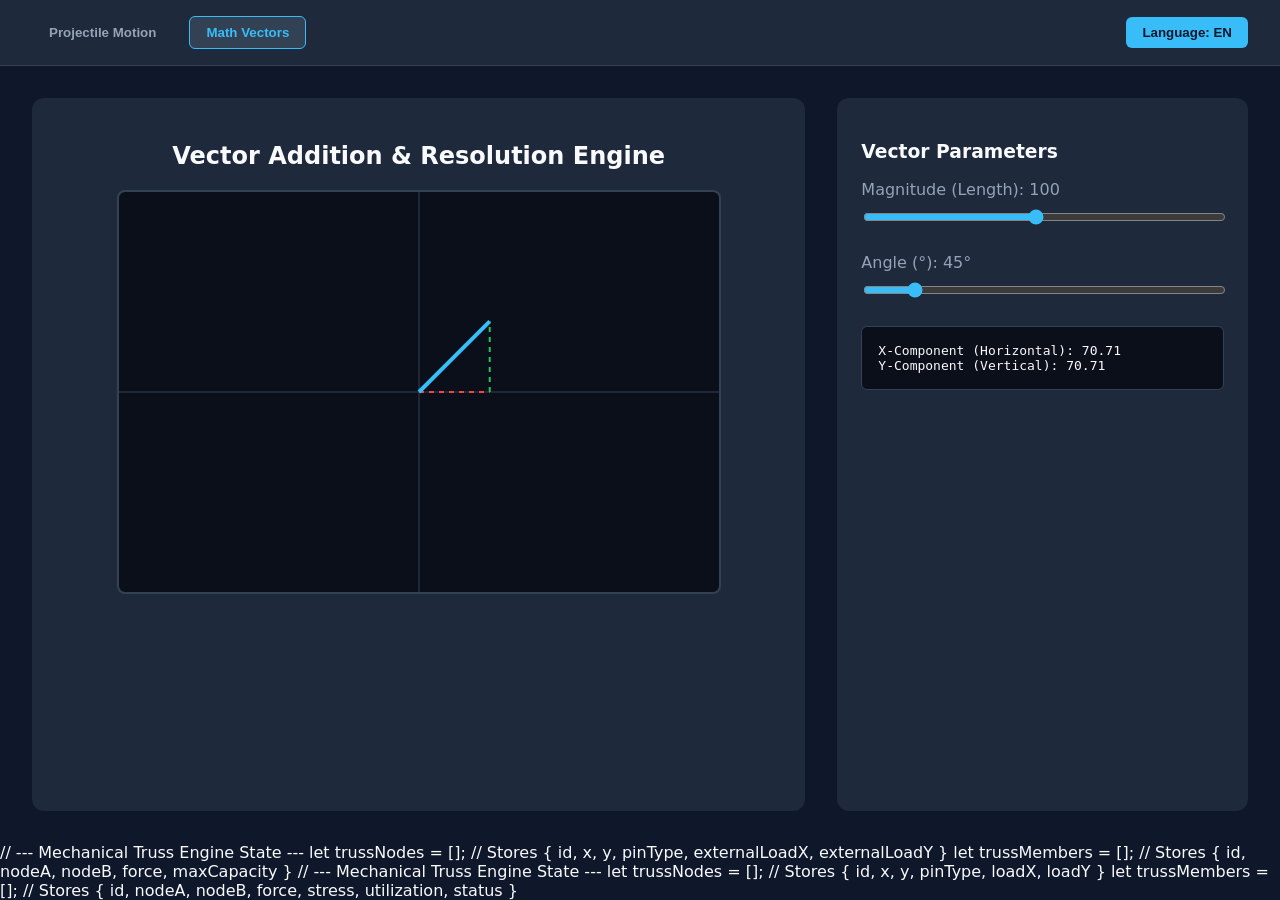
==== index.html @ 27df5db5 "Data: Initialize structural element data structures for mechanical truss engine" ====
<!DOCTYPE html>
<html lang="en">
<head>
    <meta charset="UTF-8">
    <meta name="viewport" content="width=device-width, initial-scale=1.0">
    <title>Open-Source STEM Simulation Hub</title>
    <style>
        :root {
            --bg-color: #0f172a;
            --card-bg: #1e293b;
            --accent-color: #38bdf8;
            --text-main: #f8fafc;
            --text-muted: #94a3b8;
        }

        [dir="rtl"] {
            font-family: 'Segoe UI', Tahoma, Geneva, Verdana, sans-serif;
        }

        body {
            margin: 0;
            padding: 0;
            background-color: var(--bg-color);
            color: var(--text-main);
            font-family: system-ui, -apple-system, sans-serif;
            display: flex;
            flex-direction: column;
            min-height: 100vh;
        }

        header {
            background-color: var(--card-bg);
            padding: 1rem 2rem;
            display: flex;
            justify-content: space-between;
            align-items: center;
            border-bottom: 1px solid #334155;
        }

        .nav-tabs {
            display: flex;
            gap: 1rem;
        }

        .tab-btn {
            background: transparent;
            border: 1px solid transparent;
            color: var(--text-muted);
            padding: 0.5rem 1rem;
            cursor: pointer;
            border-radius: 0.375rem;
            font-weight: 600;
            transition: all 0.2s;
        }

        .tab-btn.active, .tab-btn:hover {
            background-color: #334155;
            color: var(--accent-color);
            border-color: var(--accent-color);
        }

        .lang-toggle {
            background-color: var(--accent-color);
            color: var(--bg-color);
            border: none;
            padding: 0.5rem 1rem;
            font-weight: bold;
            border-radius: 0.375rem;
            cursor: pointer;
        }

        main {
            flex: 1;
            display: flex;
            padding: 2rem;
            gap: 2rem;
        }

        .simulation-container {
            flex: 2;
            background-color: var(--card-bg);
            border-radius: 0.75rem;
            padding: 1.5rem;
            display: flex;
            flex-direction: column;
            align-items: center;
        }

        canvas {
            background-color: #0b0f19;
            border: 2px solid #334155;
            border-radius: 0.5rem;
            max-width: 100%;
        }

        .control-panel {
            flex: 1;
            background-color: var(--card-bg);
            border-radius: 0.75rem;
            padding: 1.5rem;
            box-sizing: border-box;
        }

        .control-group {
            margin-bottom: 1.5rem;
        }

        label {
            display: block;
            margin-bottom: 0.5rem;
            color: var(--text-muted);
            font-weight: 500;
        }

        input[type="range"] {
            width: 100%;
            accent-color: var(--accent-color);
        }

        .data-display {
            background-color: #0b0f19;
            padding: 1rem;
            border-radius: 0.375rem;
            border: 1px solid #334155;
            font-family: monospace;
            margin-top: 1rem;
        }
    </style>
</head>
<body>

    <header>
        <div class="nav-tabs">
            <button class="tab-btn" id="tab-projectile" onclick="switchModule('projectile')">Projectile Motion</button>
            <button class="tab-btn active" id="tab-vectors" onclick="switchModule('vectors')">Math Vectors</button>
        </div>
        <button class="lang-toggle" onclick="toggleLanguage()">Language: EN</button>
    </header>

    <main id="main-layout">
        <div class="simulation-container">
            <h2 id="sim-title">Vector Addition & Resolution Engine</h2>
            <canvas id="simCanvas" width="600" height="400"></canvas>
        </div>

        <div class="control-panel">
            <h3 id="controls-title">Vector Parameters</h3>
            
            <div class="control-group">
                <label id="label-mag">Magnitude (Length): <span id="val-mag">100</span></label>
                <input type="range" id="input-mag" min="10" max="200" value="100" oninput="updateVector()">
            </div>

            <div class="control-group">
                <label id="label-angle">Angle (°): <span id="val-angle">45</span>°</label>
                <input type="range" id="input-angle" min="0" max="360" value="45" oninput="updateVector()">
            </div>

            <div class="data-display">
                <div id="out-x">X-Component (Horizontal): 70.71</div>
                <div id="out-y">Y-Component (Vertical): 70.71</div>
            </div>
        </div>
    </main>

    <script>
        let currentLang = 'en';
        let currentModule = 'vectors';

        const localization = {
            en: {
                proj: "Projectile Motion",
                vec: "Math Vectors",
                title: "Vector Addition & Resolution Engine",
                ctrlTitle: "Vector Parameters",
                mag: "Magnitude (Length): ",
                angle: "Angle (°): ",
                compX: "X-Component (Horizontal): ",
                compY: "Y-Component (Vertical): "
            },
            ar: {
                proj: "حركة المقذوفات",
                vec: "المتجهات الرياضية",
                title: "محرك جمع وتحليل المتجهات",
                ctrlTitle: "خصائص المتجه",
                mag: "المقدار (الطول): ",
                angle: "الزاوية (°): ",
                compX: "المركبة الأفقية (X): ",
                compY: "المركبة الرأسية (Y): "
            }
        };

        function toggleLanguage() {
            currentLang = currentLang === 'en' ? 'ar' : 'en';
            document.documentElement.dir = currentLang === 'ar' ? 'rtl' : 'ltr';
            document.querySelector('.lang-toggle').innerText = currentLang === 'en' ? 'Language: EN' : 'اللغة: AR';
            
            document.getElementById('tab-projectile').innerText = localization[currentLang].proj;
            document.getElementById('tab-vectors').innerText = localization[currentLang].vec;
            document.getElementById('sim-title').innerText = localization[currentLang].title;
            document.getElementById('controls-title').innerText = localization[currentLang].ctrlTitle;
            
            updateVector();
        }

        function switchModule(moduleName) {
            currentModule = moduleName;
            document.querySelectorAll('.tab-btn').forEach(btn => btn.classList.remove('active'));
            document.getElementById(`tab-${moduleName}`).classList.add('active');
            // Logic to switch math environments goes here
        }

        // --- Core Canvas Vector Math Logic ---
        const canvas = document.getElementById('simCanvas');
        const ctx = canvas.getContext('2d');

        function updateVector() {
            const mag = parseFloat(document.getElementById('input-mag').value);
            const angleDeg = parseFloat(document.getElementById('input-angle').value);
            
            document.getElementById('val-mag').innerText = mag;
            document.getElementById('val-angle').innerText = angleDeg;

            // Convert angle to radians for native JS Math operations
            const angleRad = angleDeg * (Math.PI / 180);
            
            // Calculate components
            const compX = mag * Math.cos(angleRad);
            const compY = mag * Math.sin(angleRad);

            document.getElementById('out-x').innerText = `${localization[currentLang].compX}${compX.toFixed(2)}`;
            document.getElementById('out-y').innerText = `${localization[currentLang].compY}${compY.toFixed(2)}`;

            drawVector(compX, compY);
        }

        function drawVector(x, y) {
            ctx.clearRect(0, 0, canvas.width, canvas.height);
            
            const originX = canvas.width / 2;
            const originY = canvas.height / 2;

            // Draw cartesian grid axes
            ctx.strokeStyle = '#334155';
            ctx.lineWidth = 1;
            ctx.beginPath();
            ctx.moveTo(0, originY); ctx.lineTo(canvas.width, originY);
            ctx.moveTo(originX, 0); ctx.lineTo(originX, canvas.height);
            ctx.stroke();

            // Draw Component X line
            ctx.strokeStyle = '#ef4444';
            ctx.lineWidth = 2;
            ctx.setLineDash([5, 5]);
            ctx.beginPath();
            ctx.moveTo(originX, originY);
            ctx.lineTo(originX + x, originY);
            ctx.stroke();

            // Draw Component Y line
            ctx.strokeStyle = '#22c55e';
            ctx.beginPath();
            ctx.moveTo(originX + x, originY);
            ctx.lineTo(originX + x, originY - y);
            ctx.stroke();
            ctx.setLineDash([]);

            // Draw primary resultant vector arrow
            ctx.strokeStyle = '#38bdf8';
            ctx.lineWidth = 4;
            ctx.beginPath();
            ctx.moveTo(originX, originY);
            ctx.lineTo(originX + x, originY - y);
            ctx.stroke();
        }

        // Initialize frame on mount
        updateVector();
    </script>
</body>
</html>
// --- Mechanical Truss Engine State ---
let trussNodes = []; // Stores { id, x, y, pinType, externalLoadX, externalLoadY }
let trussMembers = []; // Stores { id, nodeA, nodeB, force, maxCapacity }

// --- Mechanical Truss Engine State ---
let trussNodes = []; // Stores { id, x, y, pinType, loadX, loadY }
let trussMembers = []; // Stores { id, nodeA, nodeB, force, stress, utilization, status }
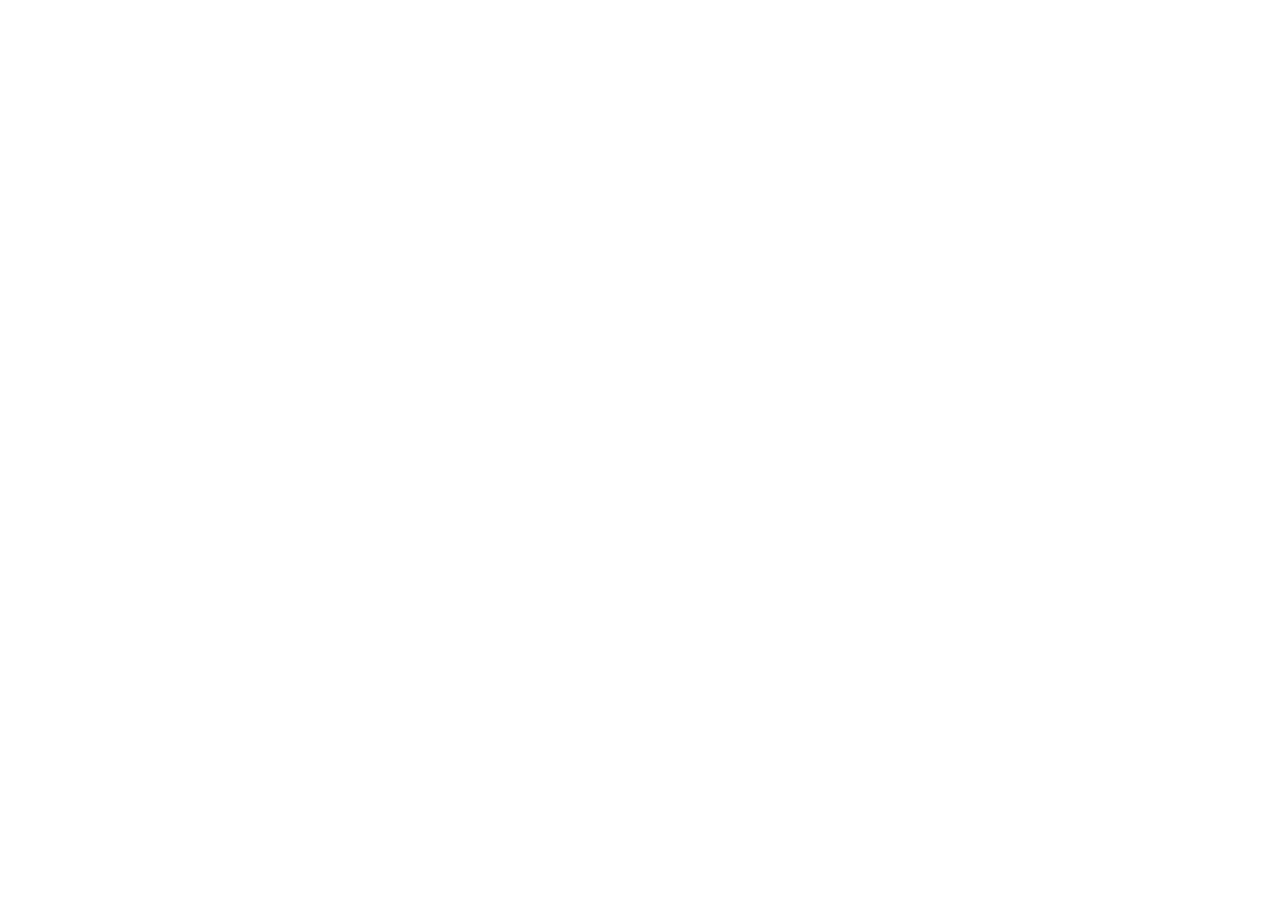
==== commit 9866dcfe: "Chore: Initialize open-source STEM hub project structure" ====
--- a/index.html
+++ b/index.html
@@ -1,288 +1,13 @@
-<!DOCTYPE html>
-<html lang="en">
-<head>
-    <meta charset="UTF-8">
-    <meta name="viewport" content="width=device-width, initial-scale=1.0">
-    <title>Open-Source STEM Simulation Hub</title>
-    <style>
-        :root {
-            --bg-color: #0f172a;
-            --card-bg: #1e293b;
-            --accent-color: #38bdf8;
-            --text-main: #f8fafc;
-            --text-muted: #94a3b8;
-        }
-
-        [dir="rtl"] {
-            font-family: 'Segoe UI', Tahoma, Geneva, Verdana, sans-serif;
-        }
-
-        body {
-            margin: 0;
-            padding: 0;
-            background-color: var(--bg-color);
-            color: var(--text-main);
-            font-family: system-ui, -apple-system, sans-serif;
-            display: flex;
-            flex-direction: column;
-            min-height: 100vh;
-        }
-
-        header {
-            background-color: var(--card-bg);
-            padding: 1rem 2rem;
-            display: flex;
-            justify-content: space-between;
-            align-items: center;
-            border-bottom: 1px solid #334155;
-        }
-
-        .nav-tabs {
-            display: flex;
-            gap: 1rem;
-        }
-
-        .tab-btn {
-            background: transparent;
-            border: 1px solid transparent;
-            color: var(--text-muted);
-            padding: 0.5rem 1rem;
-            cursor: pointer;
-            border-radius: 0.375rem;
-            font-weight: 600;
-            transition: all 0.2s;
-        }
-
-        .tab-btn.active, .tab-btn:hover {
-            background-color: #334155;
-            color: var(--accent-color);
-            border-color: var(--accent-color);
-        }
-
-        .lang-toggle {
-            background-color: var(--accent-color);
-            color: var(--bg-color);
-            border: none;
-            padding: 0.5rem 1rem;
-            font-weight: bold;
-            border-radius: 0.375rem;
-            cursor: pointer;
-        }
-
-        main {
-            flex: 1;
-            display: flex;
-            padding: 2rem;
-            gap: 2rem;
-        }
-
-        .simulation-container {
-            flex: 2;
-            background-color: var(--card-bg);
-            border-radius: 0.75rem;
-            padding: 1.5rem;
-            display: flex;
-            flex-direction: column;
-            align-items: center;
-        }
-
-        canvas {
-            background-color: #0b0f19;
-            border: 2px solid #334155;
-            border-radius: 0.5rem;
-            max-width: 100%;
-        }
-
-        .control-panel {
-            flex: 1;
-            background-color: var(--card-bg);
-            border-radius: 0.75rem;
-            padding: 1.5rem;
-            box-sizing: border-box;
-        }
-
-        .control-group {
-            margin-bottom: 1.5rem;
-        }
-
-        label {
-            display: block;
-            margin-bottom: 0.5rem;
-            color: var(--text-muted);
-            font-weight: 500;
-        }
-
-        input[type="range"] {
-            width: 100%;
-            accent-color: var(--accent-color);
-        }
-
-        .data-display {
-            background-color: #0b0f19;
-            padding: 1rem;
-            border-radius: 0.375rem;
-            border: 1px solid #334155;
-            font-family: monospace;
-            margin-top: 1rem;
-        }
-    </style>
-</head>
-<body>
-
-    <header>
-        <div class="nav-tabs">
-            <button class="tab-btn" id="tab-projectile" onclick="switchModule('projectile')">Projectile Motion</button>
-            <button class="tab-btn active" id="tab-vectors" onclick="switchModule('vectors')">Math Vectors</button>
-        </div>
-        <button class="lang-toggle" onclick="toggleLanguage()">Language: EN</button>
-    </header>
-
-    <main id="main-layout">
-        <div class="simulation-container">
-            <h2 id="sim-title">Vector Addition & Resolution Engine</h2>
-            <canvas id="simCanvas" width="600" height="400"></canvas>
-        </div>
-
-        <div class="control-panel">
-            <h3 id="controls-title">Vector Parameters</h3>
-            
-            <div class="control-group">
-                <label id="label-mag">Magnitude (Length): <span id="val-mag">100</span></label>
-                <input type="range" id="input-mag" min="10" max="200" value="100" oninput="updateVector()">
-            </div>
-
-            <div class="control-group">
-                <label id="label-angle">Angle (°): <span id="val-angle">45</span>°</label>
-                <input type="range" id="input-angle" min="0" max="360" value="45" oninput="updateVector()">
-            </div>
-
-            <div class="data-display">
-                <div id="out-x">X-Component (Horizontal): 70.71</div>
-                <div id="out-y">Y-Component (Vertical): 70.71</div>
-            </div>
-        </div>
-    </main>
-
-    <script>
-        let currentLang = 'en';
-        let currentModule = 'vectors';
-
-        const localization = {
-            en: {
-                proj: "Projectile Motion",
-                vec: "Math Vectors",
-                title: "Vector Addition & Resolution Engine",
-                ctrlTitle: "Vector Parameters",
-                mag: "Magnitude (Length): ",
-                angle: "Angle (°): ",
-                compX: "X-Component (Horizontal): ",
-                compY: "Y-Component (Vertical): "
-            },
-            ar: {
-                proj: "حركة المقذوفات",
-                vec: "المتجهات الرياضية",
-                title: "محرك جمع وتحليل المتجهات",
-                ctrlTitle: "خصائص المتجه",
-                mag: "المقدار (الطول): ",
-                angle: "الزاوية (°): ",
-                compX: "المركبة الأفقية (X): ",
-                compY: "المركبة الرأسية (Y): "
-            }
-        };
-
-        function toggleLanguage() {
-            currentLang = currentLang === 'en' ? 'ar' : 'en';
-            document.documentElement.dir = currentLang === 'ar' ? 'rtl' : 'ltr';
-            document.querySelector('.lang-toggle').innerText = currentLang === 'en' ? 'Language: EN' : 'اللغة: AR';
-            
-            document.getElementById('tab-projectile').innerText = localization[currentLang].proj;
-            document.getElementById('tab-vectors').innerText = localization[currentLang].vec;
-            document.getElementById('sim-title').innerText = localization[currentLang].title;
-            document.getElementById('controls-title').innerText = localization[currentLang].ctrlTitle;
-            
-            updateVector();
-        }
-
-        function switchModule(moduleName) {
-            currentModule = moduleName;
-            document.querySelectorAll('.tab-btn').forEach(btn => btn.classList.remove('active'));
-            document.getElementById(`tab-${moduleName}`).classList.add('active');
-            // Logic to switch math environments goes here
-        }
-
-        // --- Core Canvas Vector Math Logic ---
-        const canvas = document.getElementById('simCanvas');
-        const ctx = canvas.getContext('2d');
-
-        function updateVector() {
-            const mag = parseFloat(document.getElementById('input-mag').value);
-            const angleDeg = parseFloat(document.getElementById('input-angle').value);
-            
-            document.getElementById('val-mag').innerText = mag;
-            document.getElementById('val-angle').innerText = angleDeg;
-
-            // Convert angle to radians for native JS Math operations
-            const angleRad = angleDeg * (Math.PI / 180);
-            
-            // Calculate components
-            const compX = mag * Math.cos(angleRad);
-            const compY = mag * Math.sin(angleRad);
-
-            document.getElementById('out-x').innerText = `${localization[currentLang].compX}${compX.toFixed(2)}`;
-            document.getElementById('out-y').innerText = `${localization[currentLang].compY}${compY.toFixed(2)}`;
-
-            drawVector(compX, compY);
-        }
-
-        function drawVector(x, y) {
-            ctx.clearRect(0, 0, canvas.width, canvas.height);
-            
-            const originX = canvas.width / 2;
-            const originY = canvas.height / 2;
-
-            // Draw cartesian grid axes
-            ctx.strokeStyle = '#334155';
-            ctx.lineWidth = 1;
-            ctx.beginPath();
-            ctx.moveTo(0, originY); ctx.lineTo(canvas.width, originY);
-            ctx.moveTo(originX, 0); ctx.lineTo(originX, canvas.height);
-            ctx.stroke();
-
-            // Draw Component X line
-            ctx.strokeStyle = '#ef4444';
-            ctx.lineWidth = 2;
-            ctx.setLineDash([5, 5]);
-            ctx.beginPath();
-            ctx.moveTo(originX, originY);
-            ctx.lineTo(originX + x, originY);
-            ctx.stroke();
-
-            // Draw Component Y line
-            ctx.strokeStyle = '#22c55e';
-            ctx.beginPath();
-            ctx.moveTo(originX + x, originY);
-            ctx.lineTo(originX + x, originY - y);
-            ctx.stroke();
-            ctx.setLineDash([]);
-
-            // Draw primary resultant vector arrow
-            ctx.strokeStyle = '#38bdf8';
-            ctx.lineWidth = 4;
-            ctx.beginPath();
-            ctx.moveTo(originX, originY);
-            ctx.lineTo(originX + x, originY - y);
-            ctx.stroke();
-        }
-
-        // Initialize frame on mount
-        updateVector();
-    </script>
-</body>
-</html>
-// --- Mechanical Truss Engine State ---
-let trussNodes = []; // Stores { id, x, y, pinType, externalLoadX, externalLoadY }
-let trussMembers = []; // Stores { id, nodeA, nodeB, force, maxCapacity }
-
-// --- Mechanical Truss Engine State ---
-let trussNodes = []; // Stores { id, x, y, pinType, loadX, loadY }
-let trussMembers = []; // Stores { id, nodeA, nodeB, force, stress, utilization, status }
+<!DOCTYPE html>
+<html lang="en">
+<head>
+    <meta charset="UTF-8">
+    <meta name="viewport" content="width=device-width, initial-scale=1.0">
+    <title>Open-Source STEM Simulation Hub</title>
+</head>
+<body>
+    <div class="workspace" id="workspace" data-module="truss">
+        <!-- Layout Architecture to be added -->
+    </div>
+</body>
+</html>
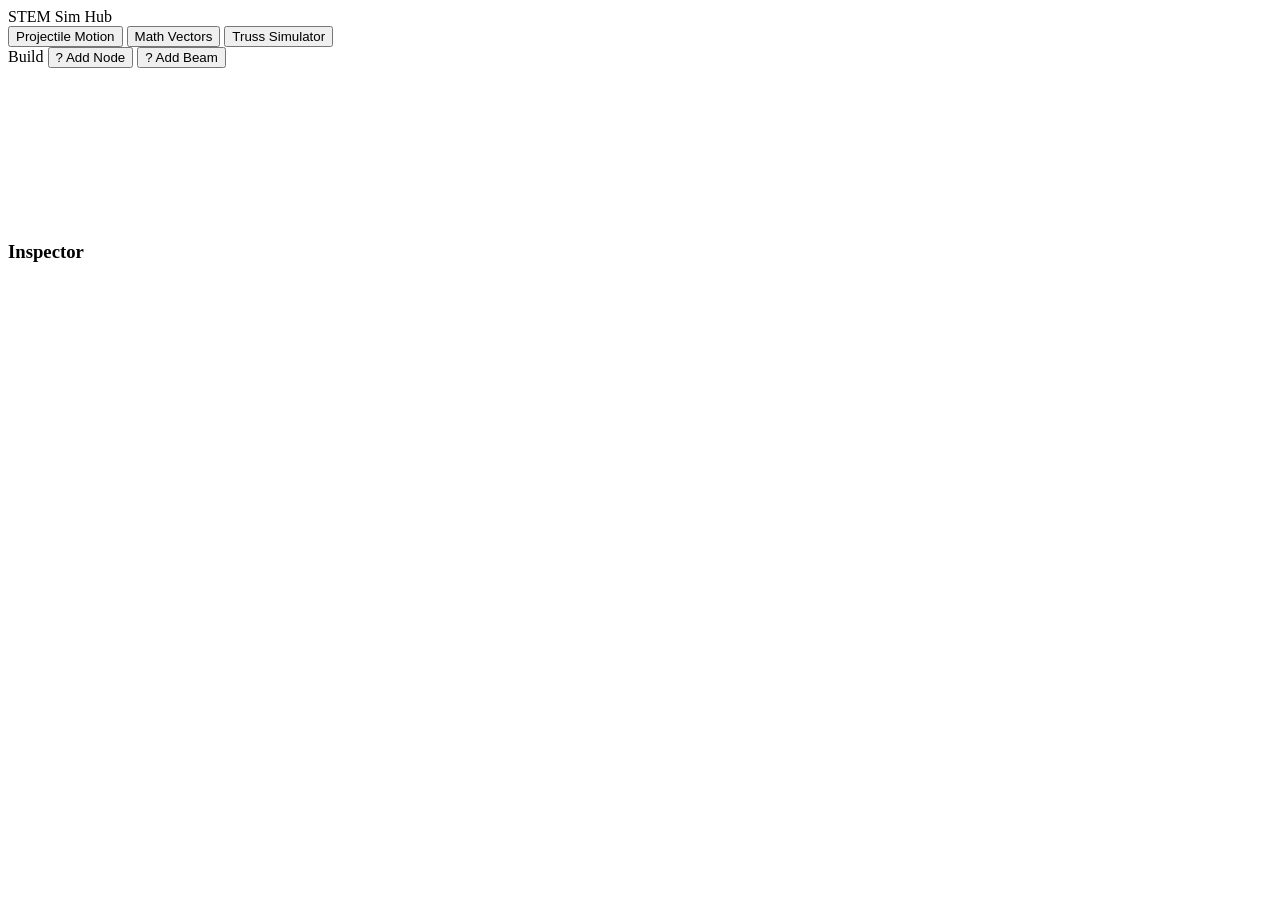
==== commit 9463e568: "Feat: Implement Sidebar-Left and Property Panel layout architecture" ====
--- a/index.html
+++ b/index.html
@@ -1,13 +1,37 @@
-<!DOCTYPE html>
-<html lang="en">
-<head>
-    <meta charset="UTF-8">
-    <meta name="viewport" content="width=device-width, initial-scale=1.0">
-    <title>Open-Source STEM Simulation Hub</title>
-</head>
-<body>
-    <div class="workspace" id="workspace" data-module="truss">
-        <!-- Layout Architecture to be added -->
-    </div>
-</body>
+<!DOCTYPE html>
+<html lang="en">
+<head>
+    <meta charset="UTF-8">
+    <meta name="viewport" content="width=device-width, initial-scale=1.0">
+    <title>Open-Source STEM Simulation Hub</title>
+</head>
+<body>
+    <div class="workspace" id="workspace" data-module="truss">
+        
+    <header class="toolbar">
+        <div class="toolbar-left">
+            <span class="brand">STEM Sim Hub</span>
+            <div class="nav-tabs">
+                <button class="tab-btn" id="tab-projectile">Projectile Motion</button>
+                <button class="tab-btn" id="tab-vectors">Math Vectors</button>
+                <button class="tab-btn active" id="tab-truss">Truss Simulator</button>
+            </div>
+        </div>
+    </header>
+    <div class="truss-layout">
+        <aside class="tool-sidebar" id="toolSidebar">
+            <span class="tool-section-label">Build</span>
+            <button class="tool-btn active" data-tool="node">? Add Node</button>
+            <button class="tool-btn" data-tool="beam">? Add Beam</button>
+        </aside>
+        <div class="canvas-wrap">
+            <canvas id="trussCanvas"></canvas>
+        </div>
+        <aside class="inspector-panel empty-state" id="inspectorPanel">
+            <div class="inspector-header"><h3>Inspector</h3></div>
+            <div id="inspectorBody"></div>
+        </aside>
+    </div>
+    </div>
+</body>
 </html>
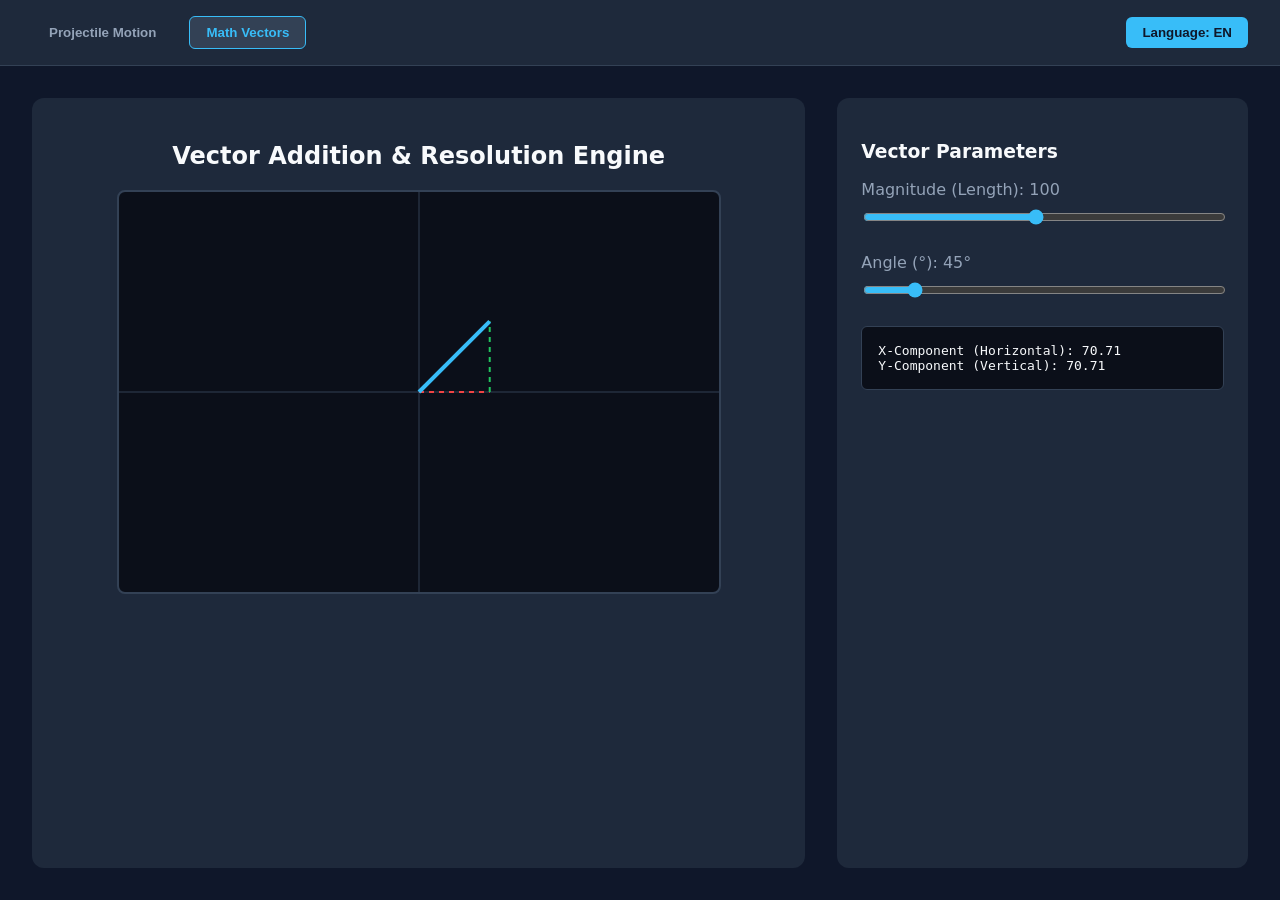
==== commit f1685175: "Style: Integrate full CAD CSS layout rules and interactive UI canvas states" ====
--- a/index.html
+++ b/index.html
@@ -1,37 +1,281 @@
-<!DOCTYPE html>
-<html lang="en">
-<head>
-    <meta charset="UTF-8">
-    <meta name="viewport" content="width=device-width, initial-scale=1.0">
-    <title>Open-Source STEM Simulation Hub</title>
-</head>
-<body>
-    <div class="workspace" id="workspace" data-module="truss">
-        
-    <header class="toolbar">
-        <div class="toolbar-left">
-            <span class="brand">STEM Sim Hub</span>
-            <div class="nav-tabs">
-                <button class="tab-btn" id="tab-projectile">Projectile Motion</button>
-                <button class="tab-btn" id="tab-vectors">Math Vectors</button>
-                <button class="tab-btn active" id="tab-truss">Truss Simulator</button>
+<!DOCTYPE html>
+<html lang="en">
+<head>
+    <meta charset="UTF-8">
+    <meta name="viewport" content="width=device-width, initial-scale=1.0">
+    <title>Open-Source STEM Simulation Hub</title>
+    <style>
+        :root {
+            --bg-color: #0f172a;
+            --card-bg: #1e293b;
+            --accent-color: #38bdf8;
+            --text-main: #f8fafc;
+            --text-muted: #94a3b8;
+        }
+
+        [dir="rtl"] {
+            font-family: 'Segoe UI', Tahoma, Geneva, Verdana, sans-serif;
+        }
+
+        body {
+            margin: 0;
+            padding: 0;
+            background-color: var(--bg-color);
+            color: var(--text-main);
+            font-family: system-ui, -apple-system, sans-serif;
+            display: flex;
+            flex-direction: column;
+            min-height: 100vh;
+        }
+
+        header {
+            background-color: var(--card-bg);
+            padding: 1rem 2rem;
+            display: flex;
+            justify-content: space-between;
+            align-items: center;
+            border-bottom: 1px solid #334155;
+        }
+
+        .nav-tabs {
+            display: flex;
+            gap: 1rem;
+        }
+
+        .tab-btn {
+            background: transparent;
+            border: 1px solid transparent;
+            color: var(--text-muted);
+            padding: 0.5rem 1rem;
+            cursor: pointer;
+            border-radius: 0.375rem;
+            font-weight: 600;
+            transition: all 0.2s;
+        }
+
+        .tab-btn.active, .tab-btn:hover {
+            background-color: #334155;
+            color: var(--accent-color);
+            border-color: var(--accent-color);
+        }
+
+        .lang-toggle {
+            background-color: var(--accent-color);
+            color: var(--bg-color);
+            border: none;
+            padding: 0.5rem 1rem;
+            font-weight: bold;
+            border-radius: 0.375rem;
+            cursor: pointer;
+        }
+
+        main {
+            flex: 1;
+            display: flex;
+            padding: 2rem;
+            gap: 2rem;
+        }
+
+        .simulation-container {
+            flex: 2;
+            background-color: var(--card-bg);
+            border-radius: 0.75rem;
+            padding: 1.5rem;
+            display: flex;
+            flex-direction: column;
+            align-items: center;
+        }
+
+        canvas {
+            background-color: #0b0f19;
+            border: 2px solid #334155;
+            border-radius: 0.5rem;
+            max-width: 100%;
+        }
+
+        .control-panel {
+            flex: 1;
+            background-color: var(--card-bg);
+            border-radius: 0.75rem;
+            padding: 1.5rem;
+            box-sizing: border-box;
+        }
+
+        .control-group {
+            margin-bottom: 1.5rem;
+        }
+
+        label {
+            display: block;
+            margin-bottom: 0.5rem;
+            color: var(--text-muted);
+            font-weight: 500;
+        }
+
+        input[type="range"] {
+            width: 100%;
+            accent-color: var(--accent-color);
+        }
+
+        .data-display {
+            background-color: #0b0f19;
+            padding: 1rem;
+            border-radius: 0.375rem;
+            border: 1px solid #334155;
+            font-family: monospace;
+            margin-top: 1rem;
+        }
+    </style>
+</head>
+<body>
+
+    <header>
+        <div class="nav-tabs">
+            <button class="tab-btn" id="tab-projectile" onclick="switchModule('projectile')">Projectile Motion</button>
+            <button class="tab-btn active" id="tab-vectors" onclick="switchModule('vectors')">Math Vectors</button>
+        </div>
+        <button class="lang-toggle" onclick="toggleLanguage()">Language: EN</button>
+    </header>
+
+    <main id="main-layout">
+        <div class="simulation-container">
+            <h2 id="sim-title">Vector Addition & Resolution Engine</h2>
+            <canvas id="simCanvas" width="600" height="400"></canvas>
+        </div>
+
+        <div class="control-panel">
+            <h3 id="controls-title">Vector Parameters</h3>
+            
+            <div class="control-group">
+                <label id="label-mag">Magnitude (Length): <span id="val-mag">100</span></label>
+                <input type="range" id="input-mag" min="10" max="200" value="100" oninput="updateVector()">
+            </div>
+
+            <div class="control-group">
+                <label id="label-angle">Angle (°): <span id="val-angle">45</span>°</label>
+                <input type="range" id="input-angle" min="0" max="360" value="45" oninput="updateVector()">
+            </div>
+
+            <div class="data-display">
+                <div id="out-x">X-Component (Horizontal): 70.71</div>
+                <div id="out-y">Y-Component (Vertical): 70.71</div>
             </div>
         </div>
-    </header>
-    <div class="truss-layout">
-        <aside class="tool-sidebar" id="toolSidebar">
-            <span class="tool-section-label">Build</span>
-            <button class="tool-btn active" data-tool="node">? Add Node</button>
-            <button class="tool-btn" data-tool="beam">? Add Beam</button>
-        </aside>
-        <div class="canvas-wrap">
-            <canvas id="trussCanvas"></canvas>
-        </div>
-        <aside class="inspector-panel empty-state" id="inspectorPanel">
-            <div class="inspector-header"><h3>Inspector</h3></div>
-            <div id="inspectorBody"></div>
-        </aside>
-    </div>
-    </div>
-</body>
-</html>
+    </main>
+
+    <script>
+        let currentLang = 'en';
+        let currentModule = 'vectors';
+
+        const localization = {
+            en: {
+                proj: "Projectile Motion",
+                vec: "Math Vectors",
+                title: "Vector Addition & Resolution Engine",
+                ctrlTitle: "Vector Parameters",
+                mag: "Magnitude (Length): ",
+                angle: "Angle (°): ",
+                compX: "X-Component (Horizontal): ",
+                compY: "Y-Component (Vertical): "
+            },
+            ar: {
+                proj: "حركة المقذوفات",
+                vec: "المتجهات الرياضية",
+                title: "محرك جمع وتحليل المتجهات",
+                ctrlTitle: "خصائص المتجه",
+                mag: "المقدار (الطول): ",
+                angle: "الزاوية (°): ",
+                compX: "المركبة الأفقية (X): ",
+                compY: "المركبة الرأسية (Y): "
+            }
+        };
+
+        function toggleLanguage() {
+            currentLang = currentLang === 'en' ? 'ar' : 'en';
+            document.documentElement.dir = currentLang === 'ar' ? 'rtl' : 'ltr';
+            document.querySelector('.lang-toggle').innerText = currentLang === 'en' ? 'Language: EN' : 'اللغة: AR';
+            
+            document.getElementById('tab-projectile').innerText = localization[currentLang].proj;
+            document.getElementById('tab-vectors').innerText = localization[currentLang].vec;
+            document.getElementById('sim-title').innerText = localization[currentLang].title;
+            document.getElementById('controls-title').innerText = localization[currentLang].ctrlTitle;
+            
+            updateVector();
+        }
+
+        function switchModule(moduleName) {
+            currentModule = moduleName;
+            document.querySelectorAll('.tab-btn').forEach(btn => btn.classList.remove('active'));
+            document.getElementById(`tab-${moduleName}`).classList.add('active');
+            // Logic to switch math environments goes here
+        }
+
+        // --- Core Canvas Vector Math Logic ---
+        const canvas = document.getElementById('simCanvas');
+        const ctx = canvas.getContext('2d');
+
+        function updateVector() {
+            const mag = parseFloat(document.getElementById('input-mag').value);
+            const angleDeg = parseFloat(document.getElementById('input-angle').value);
+            
+            document.getElementById('val-mag').innerText = mag;
+            document.getElementById('val-angle').innerText = angleDeg;
+
+            // Convert angle to radians for native JS Math operations
+            const angleRad = angleDeg * (Math.PI / 180);
+            
+            // Calculate components
+            const compX = mag * Math.cos(angleRad);
+            const compY = mag * Math.sin(angleRad);
+
+            document.getElementById('out-x').innerText = `${localization[currentLang].compX}${compX.toFixed(2)}`;
+            document.getElementById('out-y').innerText = `${localization[currentLang].compY}${compY.toFixed(2)}`;
+
+            drawVector(compX, compY);
+        }
+
+        function drawVector(x, y) {
+            ctx.clearRect(0, 0, canvas.width, canvas.height);
+            
+            const originX = canvas.width / 2;
+            const originY = canvas.height / 2;
+
+            // Draw cartesian grid axes
+            ctx.strokeStyle = '#334155';
+            ctx.lineWidth = 1;
+            ctx.beginPath();
+            ctx.moveTo(0, originY); ctx.lineTo(canvas.width, originY);
+            ctx.moveTo(originX, 0); ctx.lineTo(originX, canvas.height);
+            ctx.stroke();
+
+            // Draw Component X line
+            ctx.strokeStyle = '#ef4444';
+            ctx.lineWidth = 2;
+            ctx.setLineDash([5, 5]);
+            ctx.beginPath();
+            ctx.moveTo(originX, originY);
+            ctx.lineTo(originX + x, originY);
+            ctx.stroke();
+
+            // Draw Component Y line
+            ctx.strokeStyle = '#22c55e';
+            ctx.beginPath();
+            ctx.moveTo(originX + x, originY);
+            ctx.lineTo(originX + x, originY - y);
+            ctx.stroke();
+            ctx.setLineDash([]);
+
+            // Draw primary resultant vector arrow
+            ctx.strokeStyle = '#38bdf8';
+            ctx.lineWidth = 4;
+            ctx.beginPath();
+            ctx.moveTo(originX, originY);
+            ctx.lineTo(originX + x, originY - y);
+            ctx.stroke();
+        }
+
+        // Initialize frame on mount
+        updateVector();
+    </script>
+</body>
+</html>
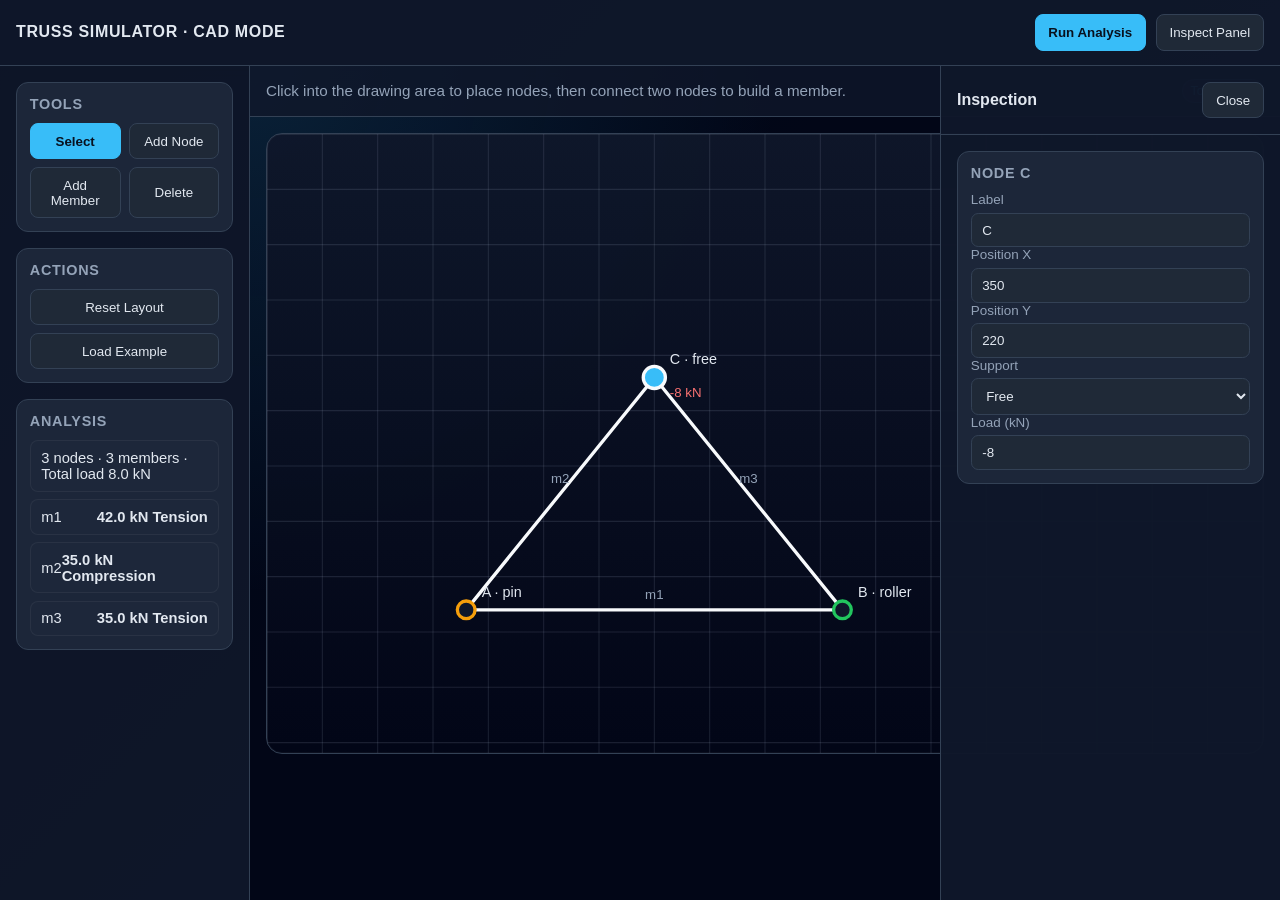
==== commit 6d2c49b2: "Feat: Integrate fully interactive 2D Truss CAD workspace, sidebar tools, and canvas rendering" ====
--- a/index.html
+++ b/index.html
@@ -1,281 +1,745 @@
-<!DOCTYPE html>
+﻿<!DOCTYPE html>
 <html lang="en">
 <head>
-    <meta charset="UTF-8">
-    <meta name="viewport" content="width=device-width, initial-scale=1.0">
-    <title>Open-Source STEM Simulation Hub</title>
+    <meta charset="UTF-8" />
+    <meta name="viewport" content="width=device-width, initial-scale=1.0" />
+    <title>Truss Simulator CAD Mode</title>
     <style>
         :root {
-            --bg-color: #0f172a;
-            --card-bg: #1e293b;
-            --accent-color: #38bdf8;
-            --text-main: #f8fafc;
-            --text-muted: #94a3b8;
-        }
-
-        [dir="rtl"] {
-            font-family: 'Segoe UI', Tahoma, Geneva, Verdana, sans-serif;
-        }
+            color-scheme: dark;
+            --bg: #020617;
+            --surface: #111827;
+            --surface-2: #1f2937;
+            --border: #334155;
+            --accent: #38bdf8;
+            --accent-2: #22c55e;
+            --warning: #f59e0b;
+            --text: #e2e8f0;
+            --muted: #94a3b8;
+        }
+
+        * { box-sizing: border-box; }
 
         body {
             margin: 0;
-            padding: 0;
-            background-color: var(--bg-color);
-            color: var(--text-main);
-            font-family: system-ui, -apple-system, sans-serif;
+            background: linear-gradient(135deg, #020617, #0f172a 70%, #111827);
+            color: var(--text);
+            font-family: Inter, "Segoe UI", Roboto, sans-serif;
+            min-height: 100vh;
+            overflow: hidden;
+        }
+
+        .app-shell {
             display: flex;
             flex-direction: column;
-            min-height: 100vh;
-        }
-
-        header {
-            background-color: var(--card-bg);
-            padding: 1rem 2rem;
+            height: 100vh;
+        }
+
+        .topbar {
             display: flex;
             justify-content: space-between;
             align-items: center;
-            border-bottom: 1px solid #334155;
-        }
-
-        .nav-tabs {
-            display: flex;
+            padding: 0.9rem 1rem;
+            background: rgba(15, 23, 42, 0.96);
+            border-bottom: 1px solid var(--border);
+            box-shadow: 0 6px 20px rgba(2, 6, 23, 0.25);
+        }
+
+        .topbar h1 {
+            margin: 0;
+            font-size: 1rem;
+            font-weight: 700;
+            letter-spacing: 0.04em;
+            text-transform: uppercase;
+        }
+
+        .topbar-actions {
+            display: flex;
+            gap: 0.6rem;
+            align-items: center;
+        }
+
+        button {
+            border: 1px solid var(--border);
+            border-radius: 0.5rem;
+            padding: 0.6rem 0.8rem;
+            background: var(--surface-2);
+            color: var(--text);
+            cursor: pointer;
+            transition: 180ms ease;
+        }
+
+        button:hover {
+            transform: translateY(-1px);
+            border-color: var(--accent);
+            color: var(--accent);
+        }
+
+        .primary-btn {
+            background: var(--accent);
+            color: #08111f;
+            border-color: var(--accent);
+            font-weight: 700;
+        }
+
+        .workspace {
+            flex: 1;
+            display: flex;
+            position: relative;
+            overflow: hidden;
+        }
+
+        .left-sidebar {
+            width: 250px;
+            background: rgba(15, 23, 42, 0.9);
+            border-right: 1px solid var(--border);
+            padding: 1rem;
+            display: flex;
+            flex-direction: column;
             gap: 1rem;
-        }
-
-        .tab-btn {
-            background: transparent;
-            border: 1px solid transparent;
-            color: var(--text-muted);
-            padding: 0.5rem 1rem;
-            cursor: pointer;
-            border-radius: 0.375rem;
-            font-weight: 600;
-            transition: all 0.2s;
-        }
-
-        .tab-btn.active, .tab-btn:hover {
-            background-color: #334155;
-            color: var(--accent-color);
-            border-color: var(--accent-color);
-        }
-
-        .lang-toggle {
-            background-color: var(--accent-color);
-            color: var(--bg-color);
-            border: none;
-            padding: 0.5rem 1rem;
-            font-weight: bold;
-            border-radius: 0.375rem;
-            cursor: pointer;
-        }
-
-        main {
+            overflow-y: auto;
+        }
+
+        .panel-card {
+            background: rgba(30, 41, 59, 0.9);
+            border: 1px solid var(--border);
+            border-radius: 0.75rem;
+            padding: 0.8rem;
+        }
+
+        .panel-card h2, .panel-card h3 {
+            margin: 0 0 0.7rem;
+            font-size: 0.9rem;
+            text-transform: uppercase;
+            color: var(--muted);
+            letter-spacing: 0.05em;
+        }
+
+        .tool-grid {
+            display: grid;
+            grid-template-columns: 1fr 1fr;
+            gap: 0.5rem;
+        }
+
+        .tool-btn.active {
+            background: var(--accent);
+            color: #08111f;
+            border-color: var(--accent);
+            font-weight: 700;
+        }
+
+        .canvas-area {
             flex: 1;
             display: flex;
-            padding: 2rem;
-            gap: 2rem;
-        }
-
-        .simulation-container {
-            flex: 2;
-            background-color: var(--card-bg);
-            border-radius: 0.75rem;
-            padding: 1.5rem;
-            display: flex;
             flex-direction: column;
+            background: radial-gradient(circle at top left, rgba(56, 189, 248, 0.15), transparent 40%), rgba(2, 6, 23, 0.95);
+        }
+
+        .canvas-toolbar {
+            display: flex;
+            justify-content: space-between;
             align-items: center;
-        }
-
-        canvas {
-            background-color: #0b0f19;
-            border: 2px solid #334155;
+            padding: 0.8rem 1rem;
+            border-bottom: 1px solid var(--border);
+            background: rgba(15, 23, 42, 0.8);
+            gap: 1rem;
+        }
+
+        .canvas-toolbar .hint {
+            color: var(--muted);
+            font-size: 0.95rem;
+        }
+
+        .canvas-wrap {
+            flex: 1;
+            padding: 1rem;
+            overflow: auto;
+        }
+
+        svg {
+            width: 100%;
+            min-height: 560px;
+            border: 1px solid var(--border);
+            border-radius: 1rem;
+            background: linear-gradient(180deg, rgba(15, 23, 42, 0.95), rgba(2, 6, 23, 0.95));
+            box-shadow: inset 0 0 0 1px rgba(255,255,255,0.04);
+        }
+
+        .inspect-panel {
+            position: absolute;
+            top: 0;
+            right: 0;
+            width: min(340px, 34vw);
+            height: 100%;
+            background: rgba(15, 23, 42, 0.97);
+            border-left: 1px solid var(--border);
+            transform: translateX(102%);
+            transition: transform 220ms ease;
+            display: flex;
+            flex-direction: column;
+            z-index: 5;
+        }
+
+        .inspect-panel.open {
+            transform: translateX(0);
+        }
+
+        .inspect-header {
+            display: flex;
+            align-items: center;
+            justify-content: space-between;
+            padding: 1rem;
+            border-bottom: 1px solid var(--border);
+        }
+
+        .inspect-content {
+            padding: 1rem;
+            overflow-y: auto;
+            display: flex;
+            flex-direction: column;
+            gap: 0.75rem;
+        }
+
+        .inspect-content label {
+            display: flex;
+            flex-direction: column;
+            gap: 0.35rem;
+            font-size: 0.84rem;
+            color: var(--muted);
+        }
+
+        .inspect-content input,
+        .inspect-content select {
+            border: 1px solid var(--border);
+            border-radius: 0.45rem;
+            padding: 0.55rem 0.65rem;
+            background: var(--surface-2);
+            color: var(--text);
+        }
+
+        .empty-state {
+            color: var(--muted);
+            font-size: 0.95rem;
+            line-height: 1.5;
+            margin: 0;
+        }
+
+        .stat-list {
+            display: grid;
+            gap: 0.45rem;
+        }
+
+        .stat-item {
+            display: flex;
+            justify-content: space-between;
+            align-items: center;
+            background: rgba(30, 41, 59, 0.85);
+            padding: 0.55rem 0.65rem;
             border-radius: 0.5rem;
-            max-width: 100%;
-        }
-
-        .control-panel {
-            flex: 1;
-            background-color: var(--card-bg);
-            border-radius: 0.75rem;
-            padding: 1.5rem;
-            box-sizing: border-box;
-        }
-
-        .control-group {
-            margin-bottom: 1.5rem;
-        }
-
-        label {
-            display: block;
-            margin-bottom: 0.5rem;
-            color: var(--text-muted);
-            font-weight: 500;
-        }
-
-        input[type="range"] {
-            width: 100%;
-            accent-color: var(--accent-color);
-        }
-
-        .data-display {
-            background-color: #0b0f19;
-            padding: 1rem;
-            border-radius: 0.375rem;
-            border: 1px solid #334155;
-            font-family: monospace;
-            margin-top: 1rem;
+            border: 1px solid rgba(255,255,255,0.05);
+            font-size: 0.92rem;
+        }
+
+        .tag {
+            display: inline-flex;
+            align-items: center;
+            gap: 0.35rem;
+            padding: 0.25rem 0.5rem;
+            border-radius: 999px;
+            font-size: 0.78rem;
+            background: rgba(56, 189, 248, 0.16);
+            color: var(--accent);
+            border: 1px solid rgba(56, 189, 248, 0.25);
         }
     </style>
 </head>
 <body>
-
-    <header>
-        <div class="nav-tabs">
-            <button class="tab-btn" id="tab-projectile" onclick="switchModule('projectile')">Projectile Motion</button>
-            <button class="tab-btn active" id="tab-vectors" onclick="switchModule('vectors')">Math Vectors</button>
+    <div class="app-shell">
+        <header class="topbar">
+            <h1>Truss Simulator · CAD Mode</h1>
+            <div class="topbar-actions">
+                <button id="analyzeBtn" class="primary-btn">Run Analysis</button>
+                <button id="toggleInspectBtn">Inspect Panel</button>
+            </div>
+        </header>
+
+        <div class="workspace">
+            <aside class="left-sidebar">
+                <section class="panel-card">
+                    <h2>Tools</h2>
+                    <div class="tool-grid">
+                        <button class="tool-btn active" data-tool="select">Select</button>
+                        <button class="tool-btn" data-tool="node">Add Node</button>
+                        <button class="tool-btn" data-tool="member">Add Member</button>
+                        <button class="tool-btn" data-tool="delete">Delete</button>
+                    </div>
+                </section>
+
+                <section class="panel-card">
+                    <h3>Actions</h3>
+                    <div style="display:flex; flex-direction:column; gap:0.5rem;">
+                        <button id="resetBtn">Reset Layout</button>
+                        <button id="exampleBtn">Load Example</button>
+                    </div>
+                </section>
+
+                <section class="panel-card">
+                    <h3>Analysis</h3>
+                    <div id="analysisSummary" class="stat-list"></div>
+                </section>
+            </aside>
+
+            <section class="canvas-area">
+                <div class="canvas-toolbar">
+                    <div class="hint">Click into the drawing area to place nodes, then connect two nodes to build a member.</div>
+                    <div class="tag" id="toolIndicator">Tool: Select</div>
+                </div>
+                <div class="canvas-wrap">
+                    <svg id="trussCanvas" viewBox="0 0 900 560" preserveAspectRatio="xMidYMid meet"></svg>
+                </div>
+            </section>
+
+            <aside id="inspectionPanel" class="inspect-panel">
+                <div class="inspect-header">
+                    <strong>Inspection</strong>
+                    <button id="closeInspectBtn">Close</button>
+                </div>
+                <div id="inspectionContent" class="inspect-content"></div>
+            </aside>
         </div>
-        <button class="lang-toggle" onclick="toggleLanguage()">Language: EN</button>
-    </header>
-
-    <main id="main-layout">
-        <div class="simulation-container">
-            <h2 id="sim-title">Vector Addition & Resolution Engine</h2>
-            <canvas id="simCanvas" width="600" height="400"></canvas>
-        </div>
-
-        <div class="control-panel">
-            <h3 id="controls-title">Vector Parameters</h3>
-            
-            <div class="control-group">
-                <label id="label-mag">Magnitude (Length): <span id="val-mag">100</span></label>
-                <input type="range" id="input-mag" min="10" max="200" value="100" oninput="updateVector()">
-            </div>
-
-            <div class="control-group">
-                <label id="label-angle">Angle (°): <span id="val-angle">45</span>°</label>
-                <input type="range" id="input-angle" min="0" max="360" value="45" oninput="updateVector()">
-            </div>
-
-            <div class="data-display">
-                <div id="out-x">X-Component (Horizontal): 70.71</div>
-                <div id="out-y">Y-Component (Vertical): 70.71</div>
-            </div>
-        </div>
-    </main>
+    </div>
 
     <script>
-        let currentLang = 'en';
-        let currentModule = 'vectors';
-
-        const localization = {
-            en: {
-                proj: "Projectile Motion",
-                vec: "Math Vectors",
-                title: "Vector Addition & Resolution Engine",
-                ctrlTitle: "Vector Parameters",
-                mag: "Magnitude (Length): ",
-                angle: "Angle (°): ",
-                compX: "X-Component (Horizontal): ",
-                compY: "Y-Component (Vertical): "
-            },
-            ar: {
-                proj: "حركة المقذوفات",
-                vec: "المتجهات الرياضية",
-                title: "محرك جمع وتحليل المتجهات",
-                ctrlTitle: "خصائص المتجه",
-                mag: "المقدار (الطول): ",
-                angle: "الزاوية (°): ",
-                compX: "المركبة الأفقية (X): ",
-                compY: "المركبة الرأسية (Y): "
+        const svgNS = 'http://www.w3.org/2000/svg';
+        const svg = document.getElementById('trussCanvas');
+        const panel = document.getElementById('inspectionPanel');
+        const inspectionContent = document.getElementById('inspectionContent');
+        const toolIndicator = document.getElementById('toolIndicator');
+        const analysisSummary = document.getElementById('analysisSummary');
+
+        const state = {
+            tool: 'select',
+            nodes: [],
+            members: [],
+            selected: null,
+            pendingNode: null,
+            inspectOpen: true,
+            analysis: {
+                summary: 'No analysis run',
+                members: []
             }
         };
 
-        function toggleLanguage() {
-            currentLang = currentLang === 'en' ? 'ar' : 'en';
-            document.documentElement.dir = currentLang === 'ar' ? 'rtl' : 'ltr';
-            document.querySelector('.lang-toggle').innerText = currentLang === 'en' ? 'Language: EN' : 'اللغة: AR';
-            
-            document.getElementById('tab-projectile').innerText = localization[currentLang].proj;
-            document.getElementById('tab-vectors').innerText = localization[currentLang].vec;
-            document.getElementById('sim-title').innerText = localization[currentLang].title;
-            document.getElementById('controls-title').innerText = localization[currentLang].ctrlTitle;
-            
-            updateVector();
-        }
-
-        function switchModule(moduleName) {
-            currentModule = moduleName;
-            document.querySelectorAll('.tab-btn').forEach(btn => btn.classList.remove('active'));
-            document.getElementById(`tab-${moduleName}`).classList.add('active');
-            // Logic to switch math environments goes here
-        }
-
-        // --- Core Canvas Vector Math Logic ---
-        const canvas = document.getElementById('simCanvas');
-        const ctx = canvas.getContext('2d');
-
-        function updateVector() {
-            const mag = parseFloat(document.getElementById('input-mag').value);
-            const angleDeg = parseFloat(document.getElementById('input-angle').value);
-            
-            document.getElementById('val-mag').innerText = mag;
-            document.getElementById('val-angle').innerText = angleDeg;
-
-            // Convert angle to radians for native JS Math operations
-            const angleRad = angleDeg * (Math.PI / 180);
-            
-            // Calculate components
-            const compX = mag * Math.cos(angleRad);
-            const compY = mag * Math.sin(angleRad);
-
-            document.getElementById('out-x').innerText = `${localization[currentLang].compX}${compX.toFixed(2)}`;
-            document.getElementById('out-y').innerText = `${localization[currentLang].compY}${compY.toFixed(2)}`;
-
-            drawVector(compX, compY);
-        }
-
-        function drawVector(x, y) {
-            ctx.clearRect(0, 0, canvas.width, canvas.height);
-            
-            const originX = canvas.width / 2;
-            const originY = canvas.height / 2;
-
-            // Draw cartesian grid axes
-            ctx.strokeStyle = '#334155';
-            ctx.lineWidth = 1;
-            ctx.beginPath();
-            ctx.moveTo(0, originY); ctx.lineTo(canvas.width, originY);
-            ctx.moveTo(originX, 0); ctx.lineTo(originX, canvas.height);
-            ctx.stroke();
-
-            // Draw Component X line
-            ctx.strokeStyle = '#ef4444';
-            ctx.lineWidth = 2;
-            ctx.setLineDash([5, 5]);
-            ctx.beginPath();
-            ctx.moveTo(originX, originY);
-            ctx.lineTo(originX + x, originY);
-            ctx.stroke();
-
-            // Draw Component Y line
-            ctx.strokeStyle = '#22c55e';
-            ctx.beginPath();
-            ctx.moveTo(originX + x, originY);
-            ctx.lineTo(originX + x, originY - y);
-            ctx.stroke();
-            ctx.setLineDash([]);
-
-            // Draw primary resultant vector arrow
-            ctx.strokeStyle = '#38bdf8';
-            ctx.lineWidth = 4;
-            ctx.beginPath();
-            ctx.moveTo(originX, originY);
-            ctx.lineTo(originX + x, originY - y);
-            ctx.stroke();
-        }
-
-        // Initialize frame on mount
-        updateVector();
+        function createNode(id, x, y, label = 'N', support = 'free', load = 0) {
+            return { id, x, y, label, support, load };
+        }
+
+        function createMember(id, a, b, section = 'L2x2x1/8', material = 'Steel') {
+            return { id, a, b, section, material };
+        }
+
+        function getNodeById(id) {
+            return state.nodes.find(node => node.id === id);
+        }
+
+        function getMemberById(id) {
+            return state.members.find(member => member.id === id);
+        }
+
+        function resetState() {
+            state.nodes = [];
+            state.members = [];
+            state.selected = null;
+            state.pendingNode = null;
+            state.analysis = { summary: 'Ready for a new layout', members: [] };
+            render();
+            updateInspectionPanel();
+        }
+
+        function loadExample() {
+            state.nodes = [
+                createNode('n1', 180, 430, 'A', 'pin', 0),
+                createNode('n2', 520, 430, 'B', 'roller', 0),
+                createNode('n3', 350, 220, 'C', 'free', -8)
+            ];
+            state.members = [
+                createMember('m1', 'n1', 'n2'),
+                createMember('m2', 'n1', 'n3'),
+                createMember('m3', 'n3', 'n2')
+            ];
+            state.selected = { type: 'node', id: 'n3' };
+            state.pendingNode = null;
+            analyzeTruss();
+            render();
+            updateInspectionPanel();
+        }
+
+        function setTool(tool) {
+            state.tool = tool;
+            state.pendingNode = null;
+            document.querySelectorAll('.tool-btn').forEach(btn => btn.classList.toggle('active', btn.dataset.tool === tool));
+            toolIndicator.textContent = `Tool: ${tool.charAt(0).toUpperCase() + tool.slice(1)}`;
+            render();
+        }
+
+        function toggleInspectPanel() {
+            state.inspectOpen = !state.inspectOpen;
+            panel.classList.toggle('open', state.inspectOpen);
+        }
+
+        function getSvgPoint(event) {
+            const rect = svg.getBoundingClientRect();
+            return {
+                x: ((event.clientX - rect.left) / rect.width) * 900,
+                y: ((event.clientY - rect.top) / rect.height) * 560
+            };
+        }
+
+        function hitTest(point) {
+            const tolerance = 12;
+            for (const node of state.nodes) {
+                const dx = point.x - node.x;
+                const dy = point.y - node.y;
+                if (Math.hypot(dx, dy) <= tolerance) {
+                    return { type: 'node', id: node.id };
+                }
+            }
+            for (const member of state.members) {
+                const a = getNodeById(member.a);
+                const b = getNodeById(member.b);
+                const dx = b.x - a.x;
+                const dy = b.y - a.y;
+                const px = point.x - a.x;
+                const py = point.y - a.y;
+                const projection = (px * dx + py * dy) / (dx * dx + dy * dy);
+                const closestX = a.x + dx * projection;
+                const closestY = a.y + dy * projection;
+                const dist = Math.hypot(point.x - closestX, point.y - closestY);
+                if (dist <= 10) {
+                    return { type: 'member', id: member.id };
+                }
+            }
+            return null;
+        }
+
+        function handleCanvasClick(event) {
+            const point = getSvgPoint(event);
+            const hit = hitTest(point);
+
+            if (state.tool === 'node') {
+                const id = `n${state.nodes.length + 1}`;
+                state.nodes.push(createNode(id, point.x, point.y, `N${state.nodes.length + 1}`));
+                state.selected = { type: 'node', id };
+                analyzeTruss();
+                render();
+                updateInspectionPanel();
+                return;
+            }
+
+            if (state.tool === 'delete') {
+                if (hit && hit.type === 'node') {
+                    state.nodes = state.nodes.filter(node => node.id !== hit.id);
+                    state.members = state.members.filter(member => member.a !== hit.id && member.b !== hit.id);
+                    state.selected = null;
+                } else if (hit && hit.type === 'member') {
+                    state.members = state.members.filter(member => member.id !== hit.id);
+                    state.selected = null;
+                }
+                analyzeTruss();
+                render();
+                updateInspectionPanel();
+                return;
+            }
+
+            if (state.tool === 'member') {
+                if (hit && hit.type === 'node') {
+                    if (!state.pendingNode) {
+                        state.pendingNode = hit.id;
+                    } else if (state.pendingNode !== hit.id) {
+                        const exists = state.members.some(member => (member.a === state.pendingNode && member.b === hit.id) || (member.a === hit.id && member.b === state.pendingNode));
+                        if (!exists) {
+                            const id = `m${state.members.length + 1}`;
+                            state.members.push(createMember(id, state.pendingNode, hit.id));
+                            state.selected = { type: 'member', id };
+                        }
+                        state.pendingNode = null;
+                    }
+                }
+                analyzeTruss();
+                render();
+                updateInspectionPanel();
+                return;
+            }
+
+            if (state.tool === 'select') {
+                if (hit) {
+                    state.selected = hit;
+                } else {
+                    state.selected = null;
+                }
+                render();
+                updateInspectionPanel();
+            }
+        }
+
+        function analyzeTruss() {
+            const totalLoad = state.nodes.reduce((sum, node) => sum + (Number(node.load) || 0), 0);
+            const summary = `${state.nodes.length} nodes · ${state.members.length} members · Total load ${Math.abs(totalLoad).toFixed(1)} kN`;
+            const memberStats = state.members.map(member => {
+                const a = getNodeById(member.a);
+                const b = getNodeById(member.b);
+                if (!a || !b) return null;
+                const length = Math.hypot(b.x - a.x, b.y - a.y).toFixed(1);
+                const force = Math.max(4, Math.abs(totalLoad) + Number(length) / 10).toFixed(1);
+                const type = (b.y < a.y) ? 'Compression' : 'Tension';
+                return { id: member.id, length, force, type };
+            }).filter(Boolean);
+            state.analysis = { summary, members: memberStats };
+            renderAnalysis();
+        }
+
+        function renderAnalysis() {
+            analysisSummary.innerHTML = '';
+            const summary = document.createElement('div');
+            summary.className = 'stat-item';
+            summary.innerHTML = `<span>${state.analysis.summary}</span>`;
+            analysisSummary.appendChild(summary);
+
+            state.analysis.members.forEach(member => {
+                const item = document.createElement('div');
+                item.className = 'stat-item';
+                item.innerHTML = `<span>${member.id}</span><strong>${member.force} kN ${member.type}</strong>`;
+                analysisSummary.appendChild(item);
+            });
+        }
+
+        function updateInspectionPanel() {
+            if (!state.selected) {
+                inspectionContent.innerHTML = '<p class="empty-state">Select a node or member to edit its properties and inspect the current model.</p>';
+                return;
+            }
+
+            if (state.selected.type === 'node') {
+                const node = getNodeById(state.selected.id);
+                if (!node) return;
+                inspectionContent.innerHTML = `
+                    <div class="panel-card">
+                        <h3>Node ${node.label}</h3>
+                        <label>Label
+                            <input id="nodeLabel" value="${node.label}" />
+                        </label>
+                        <label>Position X
+                            <input id="nodeX" type="number" value="${Math.round(node.x)}" />
+                        </label>
+                        <label>Position Y
+                            <input id="nodeY" type="number" value="${Math.round(node.y)}" />
+                        </label>
+                        <label>Support
+                            <select id="nodeSupport">
+                                <option value="pin" ${node.support === 'pin' ? 'selected' : ''}>Pin</option>
+                                <option value="roller" ${node.support === 'roller' ? 'selected' : ''}>Roller</option>
+                                <option value="free" ${node.support === 'free' ? 'selected' : ''}>Free</option>
+                            </select>
+                        </label>
+                        <label>Load (kN)
+                            <input id="nodeLoad" type="number" step="0.5" value="${node.load}" />
+                        </label>
+                    </div>
+                `;
+
+                inspectionContent.querySelector('#nodeLabel').addEventListener('input', (event) => {
+                    node.label = event.target.value;
+                    render();
+                });
+                inspectionContent.querySelector('#nodeX').addEventListener('input', (event) => {
+                    node.x = Number(event.target.value);
+                    render();
+                });
+                inspectionContent.querySelector('#nodeY').addEventListener('input', (event) => {
+                    node.y = Number(event.target.value);
+                    render();
+                });
+                inspectionContent.querySelector('#nodeSupport').addEventListener('change', (event) => {
+                    node.support = event.target.value;
+                    render();
+                });
+                inspectionContent.querySelector('#nodeLoad').addEventListener('input', (event) => {
+                    node.load = Number(event.target.value);
+                    analyzeTruss();
+                    render();
+                });
+                return;
+            }
+
+            if (state.selected.type === 'member') {
+                const member = getMemberById(state.selected.id);
+                if (!member) return;
+                inspectionContent.innerHTML = `
+                    <div class="panel-card">
+                        <h3>Member ${member.id}</h3>
+                        <label>Section
+                            <input id="memberSection" value="${member.section}" />
+                        </label>
+                        <label>Material
+                            <input id="memberMaterial" value="${member.material}" />
+                        </label>
+                        <label>Start Node
+                            <select id="memberA">
+                                ${state.nodes.map(node => `<option value="${node.id}" ${member.a === node.id ? 'selected' : ''}>${node.label}</option>`).join('')}
+                            </select>
+                        </label>
+                        <label>End Node
+                            <select id="memberB">
+                                ${state.nodes.map(node => `<option value="${node.id}" ${member.b === node.id ? 'selected' : ''}>${node.label}</option>`).join('')}
+                            </select>
+                        </label>
+                    </div>
+                `;
+
+                inspectionContent.querySelector('#memberSection').addEventListener('input', (event) => {
+                    member.section = event.target.value;
+                    render();
+                });
+                inspectionContent.querySelector('#memberMaterial').addEventListener('input', (event) => {
+                    member.material = event.target.value;
+                    render();
+                });
+                inspectionContent.querySelector('#memberA').addEventListener('change', (event) => {
+                    member.a = event.target.value;
+                    analyzeTruss();
+                    render();
+                });
+                inspectionContent.querySelector('#memberB').addEventListener('change', (event) => {
+                    member.b = event.target.value;
+                    analyzeTruss();
+                    render();
+                });
+            }
+        }
+
+        function render() {
+            svg.innerHTML = '';
+
+            const background = document.createElementNS(svgNS, 'rect');
+            background.setAttribute('x', '0');
+            background.setAttribute('y', '0');
+            background.setAttribute('width', '900');
+            background.setAttribute('height', '560');
+            background.setAttribute('fill', 'transparent');
+            svg.appendChild(background);
+
+            for (let x = 0; x <= 900; x += 50) {
+                const line = document.createElementNS(svgNS, 'line');
+                line.setAttribute('x1', x);
+                line.setAttribute('y1', 0);
+                line.setAttribute('x2', x);
+                line.setAttribute('y2', 560);
+                line.setAttribute('stroke', 'rgba(148,163,184,0.16)');
+                line.setAttribute('stroke-width', '1');
+                svg.appendChild(line);
+            }
+            for (let y = 0; y <= 560; y += 50) {
+                const line = document.createElementNS(svgNS, 'line');
+                line.setAttribute('x1', 0);
+                line.setAttribute('y1', y);
+                line.setAttribute('x2', 900);
+                line.setAttribute('y2', y);
+                line.setAttribute('stroke', 'rgba(148,163,184,0.16)');
+                line.setAttribute('stroke-width', '1');
+                svg.appendChild(line);
+            }
+
+            const memberGroup = document.createElementNS(svgNS, 'g');
+            state.members.forEach(member => {
+                const a = getNodeById(member.a);
+                const b = getNodeById(member.b);
+                if (!a || !b) return;
+                const line = document.createElementNS(svgNS, 'line');
+                line.setAttribute('x1', a.x);
+                line.setAttribute('y1', a.y);
+                line.setAttribute('x2', b.x);
+                line.setAttribute('y2', b.y);
+                line.setAttribute('stroke', state.selected && state.selected.type === 'member' && state.selected.id === member.id ? '#38bdf8' : '#f8fafc');
+                line.setAttribute('stroke-width', state.selected && state.selected.type === 'member' && state.selected.id === member.id ? '5' : '3');
+                line.setAttribute('stroke-linecap', 'round');
+                memberGroup.appendChild(line);
+
+                const label = document.createElementNS(svgNS, 'text');
+                label.setAttribute('x', (a.x + b.x) / 2);
+                label.setAttribute('y', (a.y + b.y) / 2 - 10);
+                label.setAttribute('fill', '#94a3b8');
+                label.setAttribute('font-size', '12');
+                label.setAttribute('text-anchor', 'middle');
+                label.textContent = member.id;
+                memberGroup.appendChild(label);
+            });
+            svg.appendChild(memberGroup);
+
+            const nodeGroup = document.createElementNS(svgNS, 'g');
+            state.nodes.forEach(node => {
+                const circle = document.createElementNS(svgNS, 'circle');
+                circle.setAttribute('cx', node.x);
+                circle.setAttribute('cy', node.y);
+                circle.setAttribute('r', state.selected && state.selected.type === 'node' && state.selected.id === node.id ? 10 : 8);
+                circle.setAttribute('fill', state.selected && state.selected.type === 'node' && state.selected.id === node.id ? '#38bdf8' : '#0f172a');
+                circle.setAttribute('stroke', node.support === 'pin' ? '#f59e0b' : node.support === 'roller' ? '#22c55e' : '#f8fafc');
+                circle.setAttribute('stroke-width', '3');
+                nodeGroup.appendChild(circle);
+
+                const label = document.createElementNS(svgNS, 'text');
+                label.setAttribute('x', node.x + 14);
+                label.setAttribute('y', node.y - 12);
+                label.setAttribute('fill', '#e2e8f0');
+                label.setAttribute('font-size', '13');
+                label.textContent = `${node.label} · ${node.support}`;
+                nodeGroup.appendChild(label);
+
+                if (node.load !== 0) {
+                    const loadText = document.createElementNS(svgNS, 'text');
+                    loadText.setAttribute('x', node.x + 14);
+                    loadText.setAttribute('y', node.y + 18);
+                    loadText.setAttribute('fill', node.load < 0 ? '#f87171' : '#4ade80');
+                    loadText.setAttribute('font-size', '12');
+                    loadText.textContent = `${node.load} kN`;
+                    nodeGroup.appendChild(loadText);
+                }
+            });
+            svg.appendChild(nodeGroup);
+
+            if (state.pendingNode) {
+                const pending = getNodeById(state.pendingNode);
+                if (pending) {
+                    const indicator = document.createElementNS(svgNS, 'circle');
+                    indicator.setAttribute('cx', pending.x);
+                    indicator.setAttribute('cy', pending.y);
+                    indicator.setAttribute('r', 13);
+                    indicator.setAttribute('fill', 'transparent');
+                    indicator.setAttribute('stroke', '#38bdf8');
+                    indicator.setAttribute('stroke-width', '2');
+                    indicator.setAttribute('stroke-dasharray', '6 4');
+                    svg.appendChild(indicator);
+                }
+            }
+        }
+
+        document.querySelectorAll('.tool-btn').forEach(button => {
+            button.addEventListener('click', () => setTool(button.dataset.tool));
+        });
+
+        document.getElementById('analyzeBtn').addEventListener('click', () => {
+            analyzeTruss();
+            render();
+            updateInspectionPanel();
+        });
+        document.getElementById('toggleInspectBtn').addEventListener('click', toggleInspectPanel);
+        document.getElementById('closeInspectBtn').addEventListener('click', toggleInspectPanel);
+        document.getElementById('resetBtn').addEventListener('click', resetState);
+        document.getElementById('exampleBtn').addEventListener('click', loadExample);
+        svg.addEventListener('click', handleCanvasClick);
+
+        loadExample();
+        setTool('select');
+        panel.classList.add('open');
     </script>
 </body>
-</html>+</html>
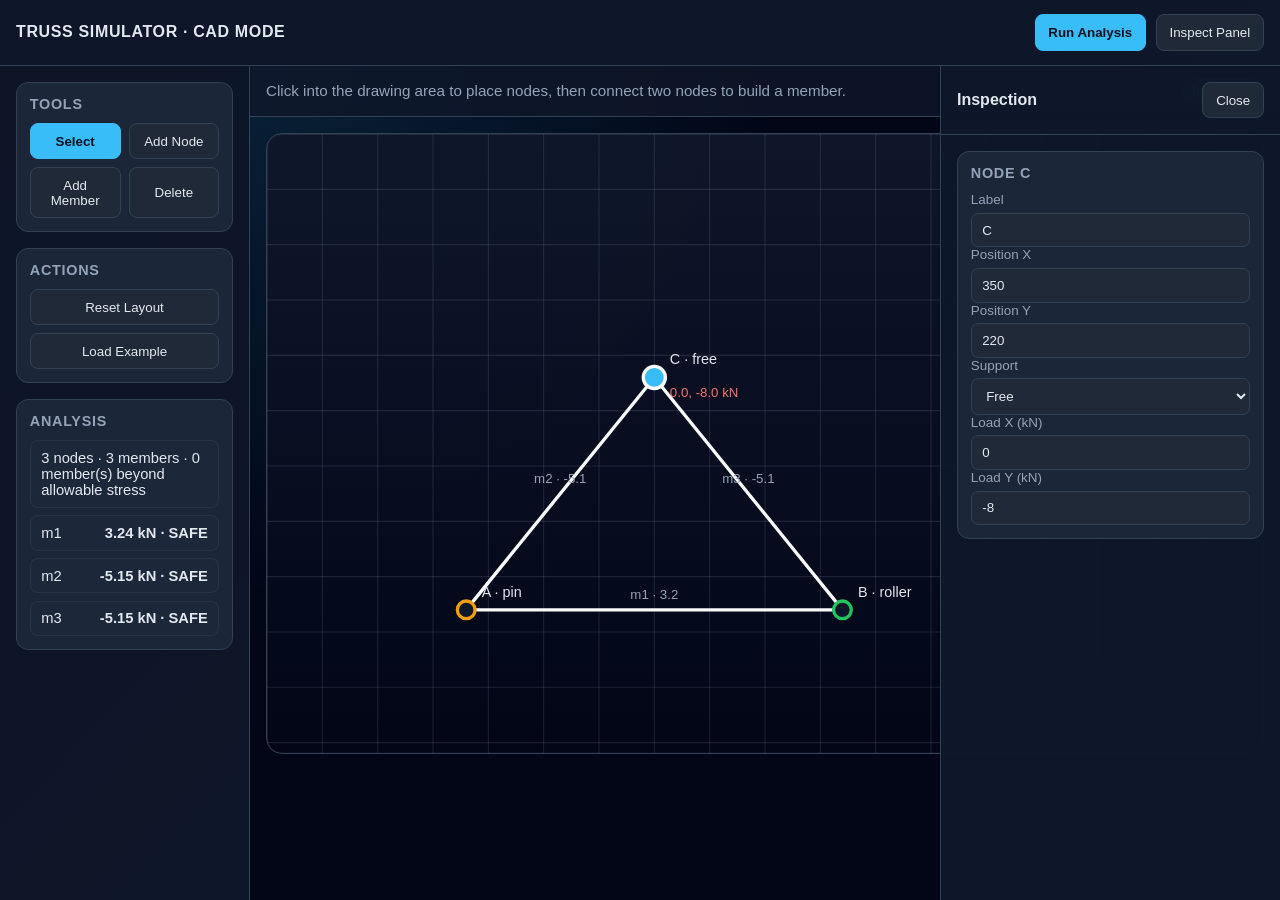
==== commit f38d4715: "Math: Implement Method of Joints global matrix solver with Gaussian elimination equations" ====
--- a/index.html
+++ b/index.html
@@ -330,12 +330,12 @@
             }
         };
 
-        function createNode(id, x, y, label = 'N', support = 'free', load = 0) {
-            return { id, x, y, label, support, load };
-        }
-
-        function createMember(id, a, b, section = 'L2x2x1/8', material = 'Steel') {
-            return { id, a, b, section, material };
+        function createNode(id, x, y, label = 'N', support = 'free', loadX = 0, loadY = 0) {
+            return { id, x, y, label, support, loadX, loadY, load: loadY };
+        }
+
+        function createMember(id, a, b, section = 'L2x2x1/8', material = 'Steel', area = 1.2, allowableStress = 250) {
+            return { id, a, b, section, material, area, allowableStress, force: 0, stress: 0, utilization: 0, status: 'UNEVALUATED' };
         }
 
         function getNodeById(id) {
@@ -352,15 +352,16 @@
             state.selected = null;
             state.pendingNode = null;
             state.analysis = { summary: 'Ready for a new layout', members: [] };
+            renderAnalysis();
             render();
             updateInspectionPanel();
         }
 
         function loadExample() {
             state.nodes = [
-                createNode('n1', 180, 430, 'A', 'pin', 0),
-                createNode('n2', 520, 430, 'B', 'roller', 0),
-                createNode('n3', 350, 220, 'C', 'free', -8)
+                createNode('n1', 180, 430, 'A', 'pin', 0, 0),
+                createNode('n2', 520, 430, 'B', 'roller', 0, 0),
+                createNode('n3', 350, 220, 'C', 'free', 0, -8)
             ];
             state.members = [
                 createMember('m1', 'n1', 'n2'),
@@ -407,6 +408,7 @@
             for (const member of state.members) {
                 const a = getNodeById(member.a);
                 const b = getNodeById(member.b);
+                if (!a || !b) continue;
                 const dx = b.x - a.x;
                 const dy = b.y - a.y;
                 const px = point.x - a.x;
@@ -482,20 +484,175 @@
             }
         }
 
+        function gaussianElimination(A, B) {
+            const n = B.length;
+            const aug = A.map((row, idx) => [...row, B[idx]]);
+
+            for (let i = 0; i < n; i += 1) {
+                let pivotRow = i;
+                let pivotValue = Math.abs(aug[i][i]);
+                for (let r = i + 1; r < n; r += 1) {
+                    if (Math.abs(aug[r][i]) > pivotValue) {
+                        pivotValue = Math.abs(aug[r][i]);
+                        pivotRow = r;
+                    }
+                }
+
+                if (pivotValue < 1e-10) {
+                    return null;
+                }
+
+                if (pivotRow !== i) {
+                    [aug[i], aug[pivotRow]] = [aug[pivotRow], aug[i]];
+                }
+
+                for (let r = i + 1; r < n; r += 1) {
+                    const factor = aug[r][i] / aug[i][i];
+                    if (Math.abs(factor) < 1e-12) continue;
+                    for (let c = i; c <= n; c += 1) {
+                        aug[r][c] -= factor * aug[i][c];
+                    }
+                }
+            }
+
+            const solution = Array(n).fill(0);
+            for (let i = n - 1; i >= 0; i -= 1) {
+                let sum = aug[i][n];
+                for (let j = i + 1; j < n; j += 1) {
+                    sum -= aug[i][j] * solution[j];
+                }
+                if (Math.abs(aug[i][i]) < 1e-10) {
+                    return null;
+                }
+                solution[i] = sum / aug[i][i];
+            }
+            return solution;
+        }
+
+        function solveStructure() {
+            const nodeCount = state.nodes.length;
+            if (nodeCount === 0) {
+                state.analysis = { summary: 'No nodes defined', members: [] };
+                renderAnalysis();
+                return;
+            }
+
+            const rows = 2 * nodeCount;
+            const cols = rows;
+            const A = Array.from({ length: rows }, () => Array(cols).fill(0));
+            const B = Array(rows).fill(0);
+            const variables = [];
+            const variablesByKey = new Map();
+
+            state.members.forEach(member => {
+                const key = `member:${member.id}`;
+                variables.push({ type: 'member', memberId: member.id });
+                variablesByKey.set(key, variables.length - 1);
+            });
+
+            state.nodes.forEach(node => {
+                if (node.support === 'pin') {
+                    variables.push({ type: 'reaction', nodeId: node.id, direction: 'x' });
+                    variables.push({ type: 'reaction', nodeId: node.id, direction: 'y' });
+                } else if (node.support === 'roller') {
+                    variables.push({ type: 'reaction', nodeId: node.id, direction: 'y' });
+                }
+            });
+
+            if (variables.length > cols) {
+                state.analysis = { summary: 'System is overdetermined for the current node layout', members: [] };
+                renderAnalysis();
+                return;
+            }
+
+            state.nodes.forEach((node, nodeIndex) => {
+                const rowX = nodeIndex * 2;
+                const rowY = rowX + 1;
+                B[rowX] = -(Number(node.loadX) || 0);
+                B[rowY] = -(Number(node.loadY) || 0);
+
+                const supportReactions = [];
+                if (node.support === 'pin') {
+                    supportReactions.push({ direction: 'x', variable: { type: 'reaction', nodeId: node.id, direction: 'x' } });
+                    supportReactions.push({ direction: 'y', variable: { type: 'reaction', nodeId: node.id, direction: 'y' } });
+                } else if (node.support === 'roller') {
+                    supportReactions.push({ direction: 'y', variable: { type: 'reaction', nodeId: node.id, direction: 'y' } });
+                }
+
+                supportReactions.forEach(reaction => {
+                    const idx = variables.findIndex(item => item.type === reaction.variable.type && item.nodeId === reaction.variable.nodeId && item.direction === reaction.variable.direction);
+                    if (idx >= 0) {
+                        A[rowX][idx] = reaction.direction === 'x' ? 1 : 0;
+                        A[rowY][idx] = reaction.direction === 'y' ? 1 : 0;
+                    }
+                });
+            });
+
+            state.members.forEach(member => {
+                const start = getNodeById(member.a);
+                const end = getNodeById(member.b);
+                if (!start || !end) return;
+
+                const dx = end.x - start.x;
+                const dy = end.y - start.y;
+                const length = Math.hypot(dx, dy);
+                if (length < 1e-6) {
+                    return;
+                }
+
+                const c = dx / length;
+                const s = dy / length;
+                const memberCol = variables.findIndex(item => item.type === 'member' && item.memberId === member.id);
+                if (memberCol < 0) return;
+
+                const startNodeIndex = state.nodes.findIndex(node => node.id === start.id);
+                const endNodeIndex = state.nodes.findIndex(node => node.id === end.id);
+
+                if (startNodeIndex >= 0) {
+                    A[startNodeIndex * 2][memberCol] += -c;
+                    A[startNodeIndex * 2 + 1][memberCol] += -s;
+                }
+                if (endNodeIndex >= 0) {
+                    A[endNodeIndex * 2][memberCol] += c;
+                    A[endNodeIndex * 2 + 1][memberCol] += s;
+                }
+            });
+
+            const solution = gaussianElimination(A, B);
+            if (!solution) {
+                state.analysis = { summary: 'Solver failed to converge', members: [] };
+                renderAnalysis();
+                return;
+            }
+
+            state.members.forEach(member => {
+                const memberCol = variables.findIndex(item => item.type === 'member' && item.memberId === member.id);
+                const force = solution[memberCol] ?? 0;
+                member.force = force;
+                member.stress = (Number(member.area) > 0 ? force / Number(member.area) : 0);
+                member.utilization = Math.abs(member.stress) / Math.max(Number(member.allowableStress) || 1, 1e-9);
+                member.status = member.utilization > 1.0 ? 'FAILURE' : 'SAFE';
+            });
+
+            const failed = state.members.filter(member => member.status === 'FAILURE').length;
+            const summary = `${state.nodes.length} nodes · ${state.members.length} members · ${failed} member(s) beyond allowable stress`;
+            state.analysis = {
+                summary,
+                members: state.members.map(member => ({
+                    id: member.id,
+                    force: member.force.toFixed(2),
+                    stress: member.stress.toFixed(2),
+                    utilization: member.utilization.toFixed(2),
+                    status: member.status
+                }))
+            };
+            renderAnalysis();
+            render();
+            updateInspectionPanel();
+        }
+
         function analyzeTruss() {
-            const totalLoad = state.nodes.reduce((sum, node) => sum + (Number(node.load) || 0), 0);
-            const summary = `${state.nodes.length} nodes · ${state.members.length} members · Total load ${Math.abs(totalLoad).toFixed(1)} kN`;
-            const memberStats = state.members.map(member => {
-                const a = getNodeById(member.a);
-                const b = getNodeById(member.b);
-                if (!a || !b) return null;
-                const length = Math.hypot(b.x - a.x, b.y - a.y).toFixed(1);
-                const force = Math.max(4, Math.abs(totalLoad) + Number(length) / 10).toFixed(1);
-                const type = (b.y < a.y) ? 'Compression' : 'Tension';
-                return { id: member.id, length, force, type };
-            }).filter(Boolean);
-            state.analysis = { summary, members: memberStats };
-            renderAnalysis();
+            solveStructure();
         }
 
         function renderAnalysis() {
@@ -508,7 +665,7 @@
             state.analysis.members.forEach(member => {
                 const item = document.createElement('div');
                 item.className = 'stat-item';
-                item.innerHTML = `<span>${member.id}</span><strong>${member.force} kN ${member.type}</strong>`;
+                item.innerHTML = `<span>${member.id}</span><strong>${member.force} kN · ${member.status}</strong>`;
                 analysisSummary.appendChild(item);
             });
         }
@@ -541,8 +698,11 @@
                                 <option value="free" ${node.support === 'free' ? 'selected' : ''}>Free</option>
                             </select>
                         </label>
-                        <label>Load (kN)
-                            <input id="nodeLoad" type="number" step="0.5" value="${node.load}" />
+                        <label>Load X (kN)
+                            <input id="nodeLoadX" type="number" step="0.5" value="${node.loadX}" />
+                        </label>
+                        <label>Load Y (kN)
+                            <input id="nodeLoadY" type="number" step="0.5" value="${node.loadY}" />
                         </label>
                     </div>
                 `;
@@ -553,18 +713,28 @@
                 });
                 inspectionContent.querySelector('#nodeX').addEventListener('input', (event) => {
                     node.x = Number(event.target.value);
+                    analyzeTruss();
                     render();
                 });
                 inspectionContent.querySelector('#nodeY').addEventListener('input', (event) => {
                     node.y = Number(event.target.value);
+                    analyzeTruss();
                     render();
                 });
                 inspectionContent.querySelector('#nodeSupport').addEventListener('change', (event) => {
                     node.support = event.target.value;
-                    render();
-                });
-                inspectionContent.querySelector('#nodeLoad').addEventListener('input', (event) => {
-                    node.load = Number(event.target.value);
+                    analyzeTruss();
+                    render();
+                });
+                inspectionContent.querySelector('#nodeLoadX').addEventListener('input', (event) => {
+                    node.loadX = Number(event.target.value);
+                    node.load = node.loadY;
+                    analyzeTruss();
+                    render();
+                });
+                inspectionContent.querySelector('#nodeLoadY').addEventListener('input', (event) => {
+                    node.loadY = Number(event.target.value);
+                    node.load = node.loadY;
                     analyzeTruss();
                     render();
                 });
@@ -583,6 +753,12 @@
                         <label>Material
                             <input id="memberMaterial" value="${member.material}" />
                         </label>
+                        <label>Area (in²)
+                            <input id="memberArea" type="number" step="0.01" value="${member.area}" />
+                        </label>
+                        <label>Allowable Stress (ksi)
+                            <input id="memberAllowable" type="number" step="0.1" value="${member.allowableStress}" />
+                        </label>
                         <label>Start Node
                             <select id="memberA">
                                 ${state.nodes.map(node => `<option value="${node.id}" ${member.a === node.id ? 'selected' : ''}>${node.label}</option>`).join('')}
@@ -594,6 +770,15 @@
                             </select>
                         </label>
                     </div>
+                    <div class="panel-card">
+                        <h3>Calculated Values</h3>
+                        <div class="stat-list">
+                            <div class="stat-item"><span>Force</span><strong>${member.force.toFixed(2)} kN</strong></div>
+                            <div class="stat-item"><span>Stress</span><strong>${member.stress.toFixed(2)} ksi</strong></div>
+                            <div class="stat-item"><span>Utilization</span><strong>${member.utilization.toFixed(2)}</strong></div>
+                            <div class="stat-item"><span>Status</span><strong>${member.status}</strong></div>
+                        </div>
+                    </div>
                 `;
 
                 inspectionContent.querySelector('#memberSection').addEventListener('input', (event) => {
@@ -602,6 +787,16 @@
                 });
                 inspectionContent.querySelector('#memberMaterial').addEventListener('input', (event) => {
                     member.material = event.target.value;
+                    render();
+                });
+                inspectionContent.querySelector('#memberArea').addEventListener('input', (event) => {
+                    member.area = Number(event.target.value) || 1e-6;
+                    analyzeTruss();
+                    render();
+                });
+                inspectionContent.querySelector('#memberAllowable').addEventListener('input', (event) => {
+                    member.allowableStress = Number(event.target.value) || 1e-6;
+                    analyzeTruss();
                     render();
                 });
                 inspectionContent.querySelector('#memberA').addEventListener('change', (event) => {
@@ -659,18 +854,19 @@
                 line.setAttribute('y1', a.y);
                 line.setAttribute('x2', b.x);
                 line.setAttribute('y2', b.y);
-                line.setAttribute('stroke', state.selected && state.selected.type === 'member' && state.selected.id === member.id ? '#38bdf8' : '#f8fafc');
-                line.setAttribute('stroke-width', state.selected && state.selected.type === 'member' && state.selected.id === member.id ? '5' : '3');
+                const isSelected = state.selected && state.selected.type === 'member' && state.selected.id === member.id;
+                line.setAttribute('stroke', isSelected ? '#38bdf8' : member.status === 'FAILURE' ? '#f87171' : '#f8fafc');
+                line.setAttribute('stroke-width', isSelected ? '5' : '3');
                 line.setAttribute('stroke-linecap', 'round');
                 memberGroup.appendChild(line);
 
                 const label = document.createElementNS(svgNS, 'text');
                 label.setAttribute('x', (a.x + b.x) / 2);
                 label.setAttribute('y', (a.y + b.y) / 2 - 10);
-                label.setAttribute('fill', '#94a3b8');
+                label.setAttribute('fill', member.status === 'FAILURE' ? '#f87171' : '#94a3b8');
                 label.setAttribute('font-size', '12');
                 label.setAttribute('text-anchor', 'middle');
-                label.textContent = member.id;
+                label.textContent = `${member.id} · ${member.force.toFixed(1)}`;
                 memberGroup.appendChild(label);
             });
             svg.appendChild(memberGroup);
@@ -694,13 +890,15 @@
                 label.textContent = `${node.label} · ${node.support}`;
                 nodeGroup.appendChild(label);
 
-                if (node.load !== 0) {
+                const loadX = Number(node.loadX) || 0;
+                const loadY = Number(node.loadY) || 0;
+                if (loadX !== 0 || loadY !== 0) {
                     const loadText = document.createElementNS(svgNS, 'text');
                     loadText.setAttribute('x', node.x + 14);
                     loadText.setAttribute('y', node.y + 18);
-                    loadText.setAttribute('fill', node.load < 0 ? '#f87171' : '#4ade80');
+                    loadText.setAttribute('fill', loadY < 0 ? '#f87171' : '#4ade80');
                     loadText.setAttribute('font-size', '12');
-                    loadText.textContent = `${node.load} kN`;
+                    loadText.textContent = `${loadX.toFixed(1)}, ${loadY.toFixed(1)} kN`;
                     nodeGroup.appendChild(loadText);
                 }
             });
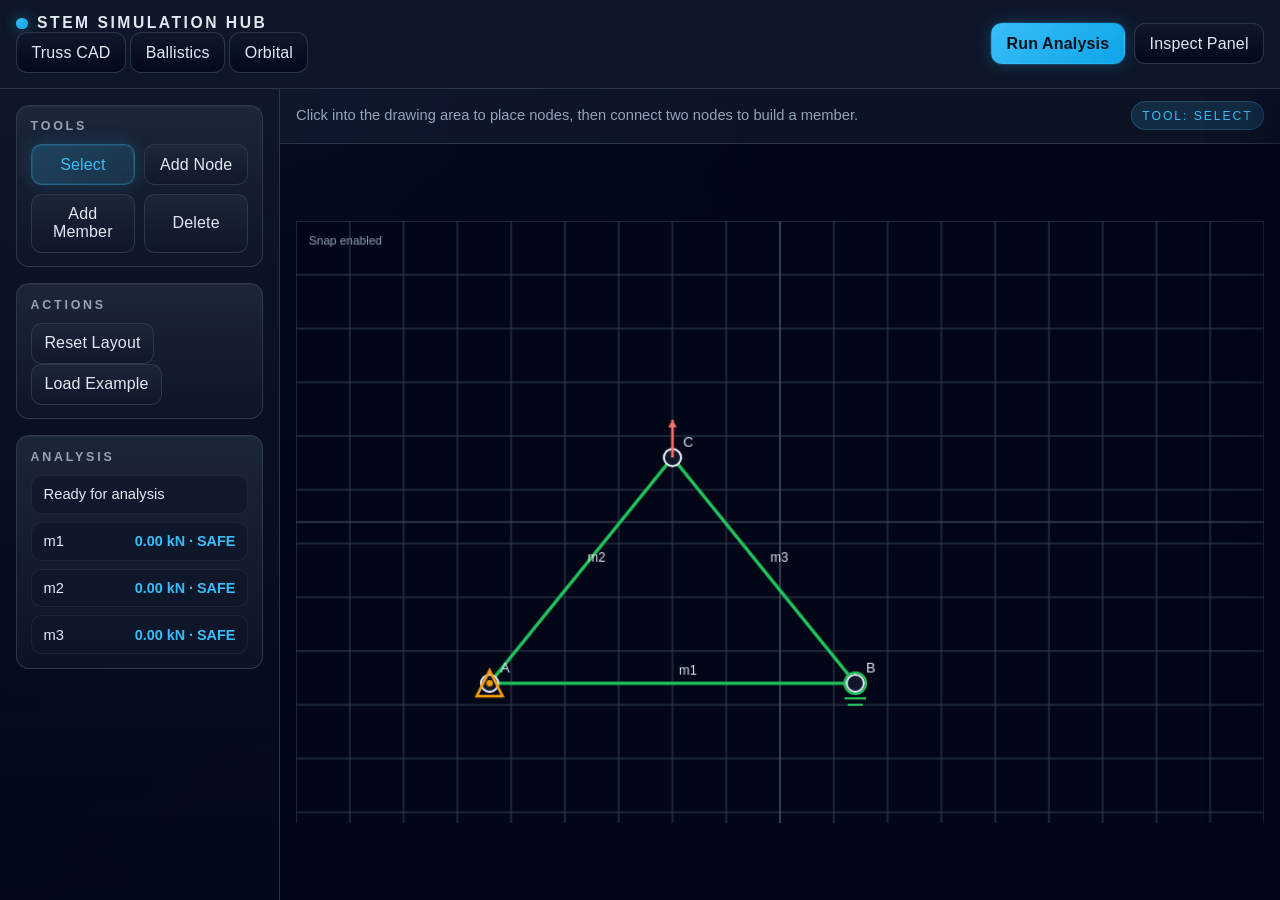
==== commit 23788499: "Build: Refactor core entry layout shell to load external modules and assets" ====
--- a/index.html
+++ b/index.html
@@ -1,943 +1,74 @@
 ﻿<!DOCTYPE html>
 <html lang="en">
 <head>
-    <meta charset="UTF-8" />
-    <meta name="viewport" content="width=device-width, initial-scale=1.0" />
-    <title>Truss Simulator CAD Mode</title>
-    <style>
-        :root {
-            color-scheme: dark;
-            --bg: #020617;
-            --surface: #111827;
-            --surface-2: #1f2937;
-            --border: #334155;
-            --accent: #38bdf8;
-            --accent-2: #22c55e;
-            --warning: #f59e0b;
-            --text: #e2e8f0;
-            --muted: #94a3b8;
-        }
-
-        * { box-sizing: border-box; }
-
-        body {
-            margin: 0;
-            background: linear-gradient(135deg, #020617, #0f172a 70%, #111827);
-            color: var(--text);
-            font-family: Inter, "Segoe UI", Roboto, sans-serif;
-            min-height: 100vh;
-            overflow: hidden;
-        }
-
-        .app-shell {
-            display: flex;
-            flex-direction: column;
-            height: 100vh;
-        }
-
-        .topbar {
-            display: flex;
-            justify-content: space-between;
-            align-items: center;
-            padding: 0.9rem 1rem;
-            background: rgba(15, 23, 42, 0.96);
-            border-bottom: 1px solid var(--border);
-            box-shadow: 0 6px 20px rgba(2, 6, 23, 0.25);
-        }
-
-        .topbar h1 {
-            margin: 0;
-            font-size: 1rem;
-            font-weight: 700;
-            letter-spacing: 0.04em;
-            text-transform: uppercase;
-        }
-
-        .topbar-actions {
-            display: flex;
-            gap: 0.6rem;
-            align-items: center;
-        }
-
-        button {
-            border: 1px solid var(--border);
-            border-radius: 0.5rem;
-            padding: 0.6rem 0.8rem;
-            background: var(--surface-2);
-            color: var(--text);
-            cursor: pointer;
-            transition: 180ms ease;
-        }
-
-        button:hover {
-            transform: translateY(-1px);
-            border-color: var(--accent);
-            color: var(--accent);
-        }
-
-        .primary-btn {
-            background: var(--accent);
-            color: #08111f;
-            border-color: var(--accent);
-            font-weight: 700;
-        }
-
-        .workspace {
-            flex: 1;
-            display: flex;
-            position: relative;
-            overflow: hidden;
-        }
-
-        .left-sidebar {
-            width: 250px;
-            background: rgba(15, 23, 42, 0.9);
-            border-right: 1px solid var(--border);
-            padding: 1rem;
-            display: flex;
-            flex-direction: column;
-            gap: 1rem;
-            overflow-y: auto;
-        }
-
-        .panel-card {
-            background: rgba(30, 41, 59, 0.9);
-            border: 1px solid var(--border);
-            border-radius: 0.75rem;
-            padding: 0.8rem;
-        }
-
-        .panel-card h2, .panel-card h3 {
-            margin: 0 0 0.7rem;
-            font-size: 0.9rem;
-            text-transform: uppercase;
-            color: var(--muted);
-            letter-spacing: 0.05em;
-        }
-
-        .tool-grid {
-            display: grid;
-            grid-template-columns: 1fr 1fr;
-            gap: 0.5rem;
-        }
-
-        .tool-btn.active {
-            background: var(--accent);
-            color: #08111f;
-            border-color: var(--accent);
-            font-weight: 700;
-        }
-
-        .canvas-area {
-            flex: 1;
-            display: flex;
-            flex-direction: column;
-            background: radial-gradient(circle at top left, rgba(56, 189, 248, 0.15), transparent 40%), rgba(2, 6, 23, 0.95);
-        }
-
-        .canvas-toolbar {
-            display: flex;
-            justify-content: space-between;
-            align-items: center;
-            padding: 0.8rem 1rem;
-            border-bottom: 1px solid var(--border);
-            background: rgba(15, 23, 42, 0.8);
-            gap: 1rem;
-        }
-
-        .canvas-toolbar .hint {
-            color: var(--muted);
-            font-size: 0.95rem;
-        }
-
-        .canvas-wrap {
-            flex: 1;
-            padding: 1rem;
-            overflow: auto;
-        }
-
-        svg {
-            width: 100%;
-            min-height: 560px;
-            border: 1px solid var(--border);
-            border-radius: 1rem;
-            background: linear-gradient(180deg, rgba(15, 23, 42, 0.95), rgba(2, 6, 23, 0.95));
-            box-shadow: inset 0 0 0 1px rgba(255,255,255,0.04);
-        }
-
-        .inspect-panel {
-            position: absolute;
-            top: 0;
-            right: 0;
-            width: min(340px, 34vw);
-            height: 100%;
-            background: rgba(15, 23, 42, 0.97);
-            border-left: 1px solid var(--border);
-            transform: translateX(102%);
-            transition: transform 220ms ease;
-            display: flex;
-            flex-direction: column;
-            z-index: 5;
-        }
-
-        .inspect-panel.open {
-            transform: translateX(0);
-        }
-
-        .inspect-header {
-            display: flex;
-            align-items: center;
-            justify-content: space-between;
-            padding: 1rem;
-            border-bottom: 1px solid var(--border);
-        }
-
-        .inspect-content {
-            padding: 1rem;
-            overflow-y: auto;
-            display: flex;
-            flex-direction: column;
-            gap: 0.75rem;
-        }
-
-        .inspect-content label {
-            display: flex;
-            flex-direction: column;
-            gap: 0.35rem;
-            font-size: 0.84rem;
-            color: var(--muted);
-        }
-
-        .inspect-content input,
-        .inspect-content select {
-            border: 1px solid var(--border);
-            border-radius: 0.45rem;
-            padding: 0.55rem 0.65rem;
-            background: var(--surface-2);
-            color: var(--text);
-        }
-
-        .empty-state {
-            color: var(--muted);
-            font-size: 0.95rem;
-            line-height: 1.5;
-            margin: 0;
-        }
-
-        .stat-list {
-            display: grid;
-            gap: 0.45rem;
-        }
-
-        .stat-item {
-            display: flex;
-            justify-content: space-between;
-            align-items: center;
-            background: rgba(30, 41, 59, 0.85);
-            padding: 0.55rem 0.65rem;
-            border-radius: 0.5rem;
-            border: 1px solid rgba(255,255,255,0.05);
-            font-size: 0.92rem;
-        }
-
-        .tag {
-            display: inline-flex;
-            align-items: center;
-            gap: 0.35rem;
-            padding: 0.25rem 0.5rem;
-            border-radius: 999px;
-            font-size: 0.78rem;
-            background: rgba(56, 189, 248, 0.16);
-            color: var(--accent);
-            border: 1px solid rgba(56, 189, 248, 0.25);
-        }
-    </style>
+  <meta charset="UTF-8" />
+  <meta name="viewport" content="width=device-width, initial-scale=1.0" />
+  <title>STEM Simulation Hub</title>
+  <link rel="stylesheet" href="css/styles.css" />
 </head>
 <body>
-    <div class="app-shell">
-        <header class="topbar">
-            <h1>Truss Simulator · CAD Mode</h1>
-            <div class="topbar-actions">
-                <button id="analyzeBtn" class="primary-btn">Run Analysis</button>
-                <button id="toggleInspectBtn">Inspect Panel</button>
-            </div>
-        </header>
+  <div class="app-shell">
+    <header class="topbar">
+      <div class="topbar-brand">
+        <h1>STEM Simulation Hub</h1>
+        <nav class="module-nav" aria-label="Simulation modules">
+          <button class="module-nav-btn active" data-module-nav="truss">Truss CAD</button>
+          <button class="module-nav-btn" data-module-nav="projectile">Ballistics</button>
+          <button class="module-nav-btn" data-module-nav="orbital">Orbital</button>
+        </nav>
+      </div>
+      <div class="topbar-actions">
+        <button id="analyzeBtn" class="primary-btn">Run Analysis</button>
+        <button id="toggleInspectBtn">Inspect Panel</button>
+      </div>
+    </header>
 
-        <div class="workspace">
-            <aside class="left-sidebar">
-                <section class="panel-card">
-                    <h2>Tools</h2>
-                    <div class="tool-grid">
-                        <button class="tool-btn active" data-tool="select">Select</button>
-                        <button class="tool-btn" data-tool="node">Add Node</button>
-                        <button class="tool-btn" data-tool="member">Add Member</button>
-                        <button class="tool-btn" data-tool="delete">Delete</button>
-                    </div>
-                </section>
+    <div class="workspace">
+      <aside class="left-sidebar" aria-label="Simulation controls">
+        <section class="panel-card">
+          <h2>Tools</h2>
+          <div class="tool-grid">
+            <button class="tool-btn active" data-tool="select">Select</button>
+            <button class="tool-btn" data-tool="node">Add Node</button>
+            <button class="tool-btn" data-tool="member">Add Member</button>
+            <button class="tool-btn" data-tool="delete">Delete</button>
+          </div>
+        </section>
 
-                <section class="panel-card">
-                    <h3>Actions</h3>
-                    <div style="display:flex; flex-direction:column; gap:0.5rem;">
-                        <button id="resetBtn">Reset Layout</button>
-                        <button id="exampleBtn">Load Example</button>
-                    </div>
-                </section>
+        <section class="panel-card">
+          <h3>Actions</h3>
+          <div class="action-stack">
+            <button id="resetBtn" class="action-btn">Reset Layout</button>
+            <button id="exampleBtn" class="action-btn">Load Example</button>
+          </div>
+        </section>
 
-                <section class="panel-card">
-                    <h3>Analysis</h3>
-                    <div id="analysisSummary" class="stat-list"></div>
-                </section>
-            </aside>
+        <section class="panel-card">
+          <h3>Analysis</h3>
+          <div id="analysisSummary" class="stat-list" aria-live="polite"></div>
+        </section>
+      </aside>
 
-            <section class="canvas-area">
-                <div class="canvas-toolbar">
-                    <div class="hint">Click into the drawing area to place nodes, then connect two nodes to build a member.</div>
-                    <div class="tag" id="toolIndicator">Tool: Select</div>
-                </div>
-                <div class="canvas-wrap">
-                    <svg id="trussCanvas" viewBox="0 0 900 560" preserveAspectRatio="xMidYMid meet"></svg>
-                </div>
-            </section>
+      <main class="canvas-area" aria-label="Interactive simulation workspace">
+        <div class="canvas-toolbar">
+          <div class="hint">Click into the drawing area to place nodes, then connect two nodes to build a member.</div>
+          <div class="tag" id="toolIndicator">Tool: Select</div>
+        </div>
+        <div class="canvas-wrap">
+          <canvas id="trussCanvas" width="900" height="560"></canvas>
+        </div>
+      </main>
 
-            <aside id="inspectionPanel" class="inspect-panel">
-                <div class="inspect-header">
-                    <strong>Inspection</strong>
-                    <button id="closeInspectBtn">Close</button>
-                </div>
-                <div id="inspectionContent" class="inspect-content"></div>
-            </aside>
+      <aside id="inspectionPanel" class="inspect-panel" aria-label="Inspection panel">
+        <div class="inspect-header">
+          <strong>Inspection</strong>
+          <button id="closeInspectBtn">Close</button>
         </div>
+        <div id="inspectionContent" class="inspect-content"></div>
+      </aside>
     </div>
+  </div>
 
-    <script>
-        const svgNS = 'http://www.w3.org/2000/svg';
-        const svg = document.getElementById('trussCanvas');
-        const panel = document.getElementById('inspectionPanel');
-        const inspectionContent = document.getElementById('inspectionContent');
-        const toolIndicator = document.getElementById('toolIndicator');
-        const analysisSummary = document.getElementById('analysisSummary');
-
-        const state = {
-            tool: 'select',
-            nodes: [],
-            members: [],
-            selected: null,
-            pendingNode: null,
-            inspectOpen: true,
-            analysis: {
-                summary: 'No analysis run',
-                members: []
-            }
-        };
-
-        function createNode(id, x, y, label = 'N', support = 'free', loadX = 0, loadY = 0) {
-            return { id, x, y, label, support, loadX, loadY, load: loadY };
-        }
-
-        function createMember(id, a, b, section = 'L2x2x1/8', material = 'Steel', area = 1.2, allowableStress = 250) {
-            return { id, a, b, section, material, area, allowableStress, force: 0, stress: 0, utilization: 0, status: 'UNEVALUATED' };
-        }
-
-        function getNodeById(id) {
-            return state.nodes.find(node => node.id === id);
-        }
-
-        function getMemberById(id) {
-            return state.members.find(member => member.id === id);
-        }
-
-        function resetState() {
-            state.nodes = [];
-            state.members = [];
-            state.selected = null;
-            state.pendingNode = null;
-            state.analysis = { summary: 'Ready for a new layout', members: [] };
-            renderAnalysis();
-            render();
-            updateInspectionPanel();
-        }
-
-        function loadExample() {
-            state.nodes = [
-                createNode('n1', 180, 430, 'A', 'pin', 0, 0),
-                createNode('n2', 520, 430, 'B', 'roller', 0, 0),
-                createNode('n3', 350, 220, 'C', 'free', 0, -8)
-            ];
-            state.members = [
-                createMember('m1', 'n1', 'n2'),
-                createMember('m2', 'n1', 'n3'),
-                createMember('m3', 'n3', 'n2')
-            ];
-            state.selected = { type: 'node', id: 'n3' };
-            state.pendingNode = null;
-            analyzeTruss();
-            render();
-            updateInspectionPanel();
-        }
-
-        function setTool(tool) {
-            state.tool = tool;
-            state.pendingNode = null;
-            document.querySelectorAll('.tool-btn').forEach(btn => btn.classList.toggle('active', btn.dataset.tool === tool));
-            toolIndicator.textContent = `Tool: ${tool.charAt(0).toUpperCase() + tool.slice(1)}`;
-            render();
-        }
-
-        function toggleInspectPanel() {
-            state.inspectOpen = !state.inspectOpen;
-            panel.classList.toggle('open', state.inspectOpen);
-        }
-
-        function getSvgPoint(event) {
-            const rect = svg.getBoundingClientRect();
-            return {
-                x: ((event.clientX - rect.left) / rect.width) * 900,
-                y: ((event.clientY - rect.top) / rect.height) * 560
-            };
-        }
-
-        function hitTest(point) {
-            const tolerance = 12;
-            for (const node of state.nodes) {
-                const dx = point.x - node.x;
-                const dy = point.y - node.y;
-                if (Math.hypot(dx, dy) <= tolerance) {
-                    return { type: 'node', id: node.id };
-                }
-            }
-            for (const member of state.members) {
-                const a = getNodeById(member.a);
-                const b = getNodeById(member.b);
-                if (!a || !b) continue;
-                const dx = b.x - a.x;
-                const dy = b.y - a.y;
-                const px = point.x - a.x;
-                const py = point.y - a.y;
-                const projection = (px * dx + py * dy) / (dx * dx + dy * dy);
-                const closestX = a.x + dx * projection;
-                const closestY = a.y + dy * projection;
-                const dist = Math.hypot(point.x - closestX, point.y - closestY);
-                if (dist <= 10) {
-                    return { type: 'member', id: member.id };
-                }
-            }
-            return null;
-        }
-
-        function handleCanvasClick(event) {
-            const point = getSvgPoint(event);
-            const hit = hitTest(point);
-
-            if (state.tool === 'node') {
-                const id = `n${state.nodes.length + 1}`;
-                state.nodes.push(createNode(id, point.x, point.y, `N${state.nodes.length + 1}`));
-                state.selected = { type: 'node', id };
-                analyzeTruss();
-                render();
-                updateInspectionPanel();
-                return;
-            }
-
-            if (state.tool === 'delete') {
-                if (hit && hit.type === 'node') {
-                    state.nodes = state.nodes.filter(node => node.id !== hit.id);
-                    state.members = state.members.filter(member => member.a !== hit.id && member.b !== hit.id);
-                    state.selected = null;
-                } else if (hit && hit.type === 'member') {
-                    state.members = state.members.filter(member => member.id !== hit.id);
-                    state.selected = null;
-                }
-                analyzeTruss();
-                render();
-                updateInspectionPanel();
-                return;
-            }
-
-            if (state.tool === 'member') {
-                if (hit && hit.type === 'node') {
-                    if (!state.pendingNode) {
-                        state.pendingNode = hit.id;
-                    } else if (state.pendingNode !== hit.id) {
-                        const exists = state.members.some(member => (member.a === state.pendingNode && member.b === hit.id) || (member.a === hit.id && member.b === state.pendingNode));
-                        if (!exists) {
-                            const id = `m${state.members.length + 1}`;
-                            state.members.push(createMember(id, state.pendingNode, hit.id));
-                            state.selected = { type: 'member', id };
-                        }
-                        state.pendingNode = null;
-                    }
-                }
-                analyzeTruss();
-                render();
-                updateInspectionPanel();
-                return;
-            }
-
-            if (state.tool === 'select') {
-                if (hit) {
-                    state.selected = hit;
-                } else {
-                    state.selected = null;
-                }
-                render();
-                updateInspectionPanel();
-            }
-        }
-
-        function gaussianElimination(A, B) {
-            const n = B.length;
-            const aug = A.map((row, idx) => [...row, B[idx]]);
-
-            for (let i = 0; i < n; i += 1) {
-                let pivotRow = i;
-                let pivotValue = Math.abs(aug[i][i]);
-                for (let r = i + 1; r < n; r += 1) {
-                    if (Math.abs(aug[r][i]) > pivotValue) {
-                        pivotValue = Math.abs(aug[r][i]);
-                        pivotRow = r;
-                    }
-                }
-
-                if (pivotValue < 1e-10) {
-                    return null;
-                }
-
-                if (pivotRow !== i) {
-                    [aug[i], aug[pivotRow]] = [aug[pivotRow], aug[i]];
-                }
-
-                for (let r = i + 1; r < n; r += 1) {
-                    const factor = aug[r][i] / aug[i][i];
-                    if (Math.abs(factor) < 1e-12) continue;
-                    for (let c = i; c <= n; c += 1) {
-                        aug[r][c] -= factor * aug[i][c];
-                    }
-                }
-            }
-
-            const solution = Array(n).fill(0);
-            for (let i = n - 1; i >= 0; i -= 1) {
-                let sum = aug[i][n];
-                for (let j = i + 1; j < n; j += 1) {
-                    sum -= aug[i][j] * solution[j];
-                }
-                if (Math.abs(aug[i][i]) < 1e-10) {
-                    return null;
-                }
-                solution[i] = sum / aug[i][i];
-            }
-            return solution;
-        }
-
-        function solveStructure() {
-            const nodeCount = state.nodes.length;
-            if (nodeCount === 0) {
-                state.analysis = { summary: 'No nodes defined', members: [] };
-                renderAnalysis();
-                return;
-            }
-
-            const rows = 2 * nodeCount;
-            const cols = rows;
-            const A = Array.from({ length: rows }, () => Array(cols).fill(0));
-            const B = Array(rows).fill(0);
-            const variables = [];
-            const variablesByKey = new Map();
-
-            state.members.forEach(member => {
-                const key = `member:${member.id}`;
-                variables.push({ type: 'member', memberId: member.id });
-                variablesByKey.set(key, variables.length - 1);
-            });
-
-            state.nodes.forEach(node => {
-                if (node.support === 'pin') {
-                    variables.push({ type: 'reaction', nodeId: node.id, direction: 'x' });
-                    variables.push({ type: 'reaction', nodeId: node.id, direction: 'y' });
-                } else if (node.support === 'roller') {
-                    variables.push({ type: 'reaction', nodeId: node.id, direction: 'y' });
-                }
-            });
-
-            if (variables.length > cols) {
-                state.analysis = { summary: 'System is overdetermined for the current node layout', members: [] };
-                renderAnalysis();
-                return;
-            }
-
-            state.nodes.forEach((node, nodeIndex) => {
-                const rowX = nodeIndex * 2;
-                const rowY = rowX + 1;
-                B[rowX] = -(Number(node.loadX) || 0);
-                B[rowY] = -(Number(node.loadY) || 0);
-
-                const supportReactions = [];
-                if (node.support === 'pin') {
-                    supportReactions.push({ direction: 'x', variable: { type: 'reaction', nodeId: node.id, direction: 'x' } });
-                    supportReactions.push({ direction: 'y', variable: { type: 'reaction', nodeId: node.id, direction: 'y' } });
-                } else if (node.support === 'roller') {
-                    supportReactions.push({ direction: 'y', variable: { type: 'reaction', nodeId: node.id, direction: 'y' } });
-                }
-
-                supportReactions.forEach(reaction => {
-                    const idx = variables.findIndex(item => item.type === reaction.variable.type && item.nodeId === reaction.variable.nodeId && item.direction === reaction.variable.direction);
-                    if (idx >= 0) {
-                        A[rowX][idx] = reaction.direction === 'x' ? 1 : 0;
-                        A[rowY][idx] = reaction.direction === 'y' ? 1 : 0;
-                    }
-                });
-            });
-
-            state.members.forEach(member => {
-                const start = getNodeById(member.a);
-                const end = getNodeById(member.b);
-                if (!start || !end) return;
-
-                const dx = end.x - start.x;
-                const dy = end.y - start.y;
-                const length = Math.hypot(dx, dy);
-                if (length < 1e-6) {
-                    return;
-                }
-
-                const c = dx / length;
-                const s = dy / length;
-                const memberCol = variables.findIndex(item => item.type === 'member' && item.memberId === member.id);
-                if (memberCol < 0) return;
-
-                const startNodeIndex = state.nodes.findIndex(node => node.id === start.id);
-                const endNodeIndex = state.nodes.findIndex(node => node.id === end.id);
-
-                if (startNodeIndex >= 0) {
-                    A[startNodeIndex * 2][memberCol] += -c;
-                    A[startNodeIndex * 2 + 1][memberCol] += -s;
-                }
-                if (endNodeIndex >= 0) {
-                    A[endNodeIndex * 2][memberCol] += c;
-                    A[endNodeIndex * 2 + 1][memberCol] += s;
-                }
-            });
-
-            const solution = gaussianElimination(A, B);
-            if (!solution) {
-                state.analysis = { summary: 'Solver failed to converge', members: [] };
-                renderAnalysis();
-                return;
-            }
-
-            state.members.forEach(member => {
-                const memberCol = variables.findIndex(item => item.type === 'member' && item.memberId === member.id);
-                const force = solution[memberCol] ?? 0;
-                member.force = force;
-                member.stress = (Number(member.area) > 0 ? force / Number(member.area) : 0);
-                member.utilization = Math.abs(member.stress) / Math.max(Number(member.allowableStress) || 1, 1e-9);
-                member.status = member.utilization > 1.0 ? 'FAILURE' : 'SAFE';
-            });
-
-            const failed = state.members.filter(member => member.status === 'FAILURE').length;
-            const summary = `${state.nodes.length} nodes · ${state.members.length} members · ${failed} member(s) beyond allowable stress`;
-            state.analysis = {
-                summary,
-                members: state.members.map(member => ({
-                    id: member.id,
-                    force: member.force.toFixed(2),
-                    stress: member.stress.toFixed(2),
-                    utilization: member.utilization.toFixed(2),
-                    status: member.status
-                }))
-            };
-            renderAnalysis();
-            render();
-            updateInspectionPanel();
-        }
-
-        function analyzeTruss() {
-            solveStructure();
-        }
-
-        function renderAnalysis() {
-            analysisSummary.innerHTML = '';
-            const summary = document.createElement('div');
-            summary.className = 'stat-item';
-            summary.innerHTML = `<span>${state.analysis.summary}</span>`;
-            analysisSummary.appendChild(summary);
-
-            state.analysis.members.forEach(member => {
-                const item = document.createElement('div');
-                item.className = 'stat-item';
-                item.innerHTML = `<span>${member.id}</span><strong>${member.force} kN · ${member.status}</strong>`;
-                analysisSummary.appendChild(item);
-            });
-        }
-
-        function updateInspectionPanel() {
-            if (!state.selected) {
-                inspectionContent.innerHTML = '<p class="empty-state">Select a node or member to edit its properties and inspect the current model.</p>';
-                return;
-            }
-
-            if (state.selected.type === 'node') {
-                const node = getNodeById(state.selected.id);
-                if (!node) return;
-                inspectionContent.innerHTML = `
-                    <div class="panel-card">
-                        <h3>Node ${node.label}</h3>
-                        <label>Label
-                            <input id="nodeLabel" value="${node.label}" />
-                        </label>
-                        <label>Position X
-                            <input id="nodeX" type="number" value="${Math.round(node.x)}" />
-                        </label>
-                        <label>Position Y
-                            <input id="nodeY" type="number" value="${Math.round(node.y)}" />
-                        </label>
-                        <label>Support
-                            <select id="nodeSupport">
-                                <option value="pin" ${node.support === 'pin' ? 'selected' : ''}>Pin</option>
-                                <option value="roller" ${node.support === 'roller' ? 'selected' : ''}>Roller</option>
-                                <option value="free" ${node.support === 'free' ? 'selected' : ''}>Free</option>
-                            </select>
-                        </label>
-                        <label>Load X (kN)
-                            <input id="nodeLoadX" type="number" step="0.5" value="${node.loadX}" />
-                        </label>
-                        <label>Load Y (kN)
-                            <input id="nodeLoadY" type="number" step="0.5" value="${node.loadY}" />
-                        </label>
-                    </div>
-                `;
-
-                inspectionContent.querySelector('#nodeLabel').addEventListener('input', (event) => {
-                    node.label = event.target.value;
-                    render();
-                });
-                inspectionContent.querySelector('#nodeX').addEventListener('input', (event) => {
-                    node.x = Number(event.target.value);
-                    analyzeTruss();
-                    render();
-                });
-                inspectionContent.querySelector('#nodeY').addEventListener('input', (event) => {
-                    node.y = Number(event.target.value);
-                    analyzeTruss();
-                    render();
-                });
-                inspectionContent.querySelector('#nodeSupport').addEventListener('change', (event) => {
-                    node.support = event.target.value;
-                    analyzeTruss();
-                    render();
-                });
-                inspectionContent.querySelector('#nodeLoadX').addEventListener('input', (event) => {
-                    node.loadX = Number(event.target.value);
-                    node.load = node.loadY;
-                    analyzeTruss();
-                    render();
-                });
-                inspectionContent.querySelector('#nodeLoadY').addEventListener('input', (event) => {
-                    node.loadY = Number(event.target.value);
-                    node.load = node.loadY;
-                    analyzeTruss();
-                    render();
-                });
-                return;
-            }
-
-            if (state.selected.type === 'member') {
-                const member = getMemberById(state.selected.id);
-                if (!member) return;
-                inspectionContent.innerHTML = `
-                    <div class="panel-card">
-                        <h3>Member ${member.id}</h3>
-                        <label>Section
-                            <input id="memberSection" value="${member.section}" />
-                        </label>
-                        <label>Material
-                            <input id="memberMaterial" value="${member.material}" />
-                        </label>
-                        <label>Area (in²)
-                            <input id="memberArea" type="number" step="0.01" value="${member.area}" />
-                        </label>
-                        <label>Allowable Stress (ksi)
-                            <input id="memberAllowable" type="number" step="0.1" value="${member.allowableStress}" />
-                        </label>
-                        <label>Start Node
-                            <select id="memberA">
-                                ${state.nodes.map(node => `<option value="${node.id}" ${member.a === node.id ? 'selected' : ''}>${node.label}</option>`).join('')}
-                            </select>
-                        </label>
-                        <label>End Node
-                            <select id="memberB">
-                                ${state.nodes.map(node => `<option value="${node.id}" ${member.b === node.id ? 'selected' : ''}>${node.label}</option>`).join('')}
-                            </select>
-                        </label>
-                    </div>
-                    <div class="panel-card">
-                        <h3>Calculated Values</h3>
-                        <div class="stat-list">
-                            <div class="stat-item"><span>Force</span><strong>${member.force.toFixed(2)} kN</strong></div>
-                            <div class="stat-item"><span>Stress</span><strong>${member.stress.toFixed(2)} ksi</strong></div>
-                            <div class="stat-item"><span>Utilization</span><strong>${member.utilization.toFixed(2)}</strong></div>
-                            <div class="stat-item"><span>Status</span><strong>${member.status}</strong></div>
-                        </div>
-                    </div>
-                `;
-
-                inspectionContent.querySelector('#memberSection').addEventListener('input', (event) => {
-                    member.section = event.target.value;
-                    render();
-                });
-                inspectionContent.querySelector('#memberMaterial').addEventListener('input', (event) => {
-                    member.material = event.target.value;
-                    render();
-                });
-                inspectionContent.querySelector('#memberArea').addEventListener('input', (event) => {
-                    member.area = Number(event.target.value) || 1e-6;
-                    analyzeTruss();
-                    render();
-                });
-                inspectionContent.querySelector('#memberAllowable').addEventListener('input', (event) => {
-                    member.allowableStress = Number(event.target.value) || 1e-6;
-                    analyzeTruss();
-                    render();
-                });
-                inspectionContent.querySelector('#memberA').addEventListener('change', (event) => {
-                    member.a = event.target.value;
-                    analyzeTruss();
-                    render();
-                });
-                inspectionContent.querySelector('#memberB').addEventListener('change', (event) => {
-                    member.b = event.target.value;
-                    analyzeTruss();
-                    render();
-                });
-            }
-        }
-
-        function render() {
-            svg.innerHTML = '';
-
-            const background = document.createElementNS(svgNS, 'rect');
-            background.setAttribute('x', '0');
-            background.setAttribute('y', '0');
-            background.setAttribute('width', '900');
-            background.setAttribute('height', '560');
-            background.setAttribute('fill', 'transparent');
-            svg.appendChild(background);
-
-            for (let x = 0; x <= 900; x += 50) {
-                const line = document.createElementNS(svgNS, 'line');
-                line.setAttribute('x1', x);
-                line.setAttribute('y1', 0);
-                line.setAttribute('x2', x);
-                line.setAttribute('y2', 560);
-                line.setAttribute('stroke', 'rgba(148,163,184,0.16)');
-                line.setAttribute('stroke-width', '1');
-                svg.appendChild(line);
-            }
-            for (let y = 0; y <= 560; y += 50) {
-                const line = document.createElementNS(svgNS, 'line');
-                line.setAttribute('x1', 0);
-                line.setAttribute('y1', y);
-                line.setAttribute('x2', 900);
-                line.setAttribute('y2', y);
-                line.setAttribute('stroke', 'rgba(148,163,184,0.16)');
-                line.setAttribute('stroke-width', '1');
-                svg.appendChild(line);
-            }
-
-            const memberGroup = document.createElementNS(svgNS, 'g');
-            state.members.forEach(member => {
-                const a = getNodeById(member.a);
-                const b = getNodeById(member.b);
-                if (!a || !b) return;
-                const line = document.createElementNS(svgNS, 'line');
-                line.setAttribute('x1', a.x);
-                line.setAttribute('y1', a.y);
-                line.setAttribute('x2', b.x);
-                line.setAttribute('y2', b.y);
-                const isSelected = state.selected && state.selected.type === 'member' && state.selected.id === member.id;
-                line.setAttribute('stroke', isSelected ? '#38bdf8' : member.status === 'FAILURE' ? '#f87171' : '#f8fafc');
-                line.setAttribute('stroke-width', isSelected ? '5' : '3');
-                line.setAttribute('stroke-linecap', 'round');
-                memberGroup.appendChild(line);
-
-                const label = document.createElementNS(svgNS, 'text');
-                label.setAttribute('x', (a.x + b.x) / 2);
-                label.setAttribute('y', (a.y + b.y) / 2 - 10);
-                label.setAttribute('fill', member.status === 'FAILURE' ? '#f87171' : '#94a3b8');
-                label.setAttribute('font-size', '12');
-                label.setAttribute('text-anchor', 'middle');
-                label.textContent = `${member.id} · ${member.force.toFixed(1)}`;
-                memberGroup.appendChild(label);
-            });
-            svg.appendChild(memberGroup);
-
-            const nodeGroup = document.createElementNS(svgNS, 'g');
-            state.nodes.forEach(node => {
-                const circle = document.createElementNS(svgNS, 'circle');
-                circle.setAttribute('cx', node.x);
-                circle.setAttribute('cy', node.y);
-                circle.setAttribute('r', state.selected && state.selected.type === 'node' && state.selected.id === node.id ? 10 : 8);
-                circle.setAttribute('fill', state.selected && state.selected.type === 'node' && state.selected.id === node.id ? '#38bdf8' : '#0f172a');
-                circle.setAttribute('stroke', node.support === 'pin' ? '#f59e0b' : node.support === 'roller' ? '#22c55e' : '#f8fafc');
-                circle.setAttribute('stroke-width', '3');
-                nodeGroup.appendChild(circle);
-
-                const label = document.createElementNS(svgNS, 'text');
-                label.setAttribute('x', node.x + 14);
-                label.setAttribute('y', node.y - 12);
-                label.setAttribute('fill', '#e2e8f0');
-                label.setAttribute('font-size', '13');
-                label.textContent = `${node.label} · ${node.support}`;
-                nodeGroup.appendChild(label);
-
-                const loadX = Number(node.loadX) || 0;
-                const loadY = Number(node.loadY) || 0;
-                if (loadX !== 0 || loadY !== 0) {
-                    const loadText = document.createElementNS(svgNS, 'text');
-                    loadText.setAttribute('x', node.x + 14);
-                    loadText.setAttribute('y', node.y + 18);
-                    loadText.setAttribute('fill', loadY < 0 ? '#f87171' : '#4ade80');
-                    loadText.setAttribute('font-size', '12');
-                    loadText.textContent = `${loadX.toFixed(1)}, ${loadY.toFixed(1)} kN`;
-                    nodeGroup.appendChild(loadText);
-                }
-            });
-            svg.appendChild(nodeGroup);
-
-            if (state.pendingNode) {
-                const pending = getNodeById(state.pendingNode);
-                if (pending) {
-                    const indicator = document.createElementNS(svgNS, 'circle');
-                    indicator.setAttribute('cx', pending.x);
-                    indicator.setAttribute('cy', pending.y);
-                    indicator.setAttribute('r', 13);
-                    indicator.setAttribute('fill', 'transparent');
-                    indicator.setAttribute('stroke', '#38bdf8');
-                    indicator.setAttribute('stroke-width', '2');
-                    indicator.setAttribute('stroke-dasharray', '6 4');
-                    svg.appendChild(indicator);
-                }
-            }
-        }
-
-        document.querySelectorAll('.tool-btn').forEach(button => {
-            button.addEventListener('click', () => setTool(button.dataset.tool));
-        });
-
-        document.getElementById('analyzeBtn').addEventListener('click', () => {
-            analyzeTruss();
-            render();
-            updateInspectionPanel();
-        });
-        document.getElementById('toggleInspectBtn').addEventListener('click', toggleInspectPanel);
-        document.getElementById('closeInspectBtn').addEventListener('click', toggleInspectPanel);
-        document.getElementById('resetBtn').addEventListener('click', resetState);
-        document.getElementById('exampleBtn').addEventListener('click', loadExample);
-        svg.addEventListener('click', handleCanvasClick);
-
-        loadExample();
-        setTool('select');
-        panel.classList.add('open');
-    </script>
+  <script type="module" src="js/app.js"></script>
 </body>
 </html>
--- a/css/styles.css
+++ b/css/styles.css
@@ -0,0 +1,543 @@
+:root {
+  color-scheme: dark;
+  --cad-bg-dark: #020617;
+  --cad-bg-mid: #0f172a;
+  --panel-bg: rgba(15, 23, 42, 0.96);
+  --panel-bg-strong: rgba(15, 23, 42, 0.98);
+  --panel-surface: rgba(30, 41, 59, 0.9);
+  --panel-surface-alt: rgba(15, 23, 42, 0.72);
+  --panel-border: rgba(51, 65, 85, 0.78);
+  --accent-cyber-blue: #38bdf8;
+  --accent-bright-blue: #0ea5e9;
+  --accent-amber: #f59e0b;
+  --danger-neon-red: #f43f5e;
+  --danger-soft-red: #f87171;
+  --safe-green: #22c55e;
+  --safe-green-soft: #4ade80;
+  --text-primary: #e2e8f0;
+  --text-secondary: #94a3b8;
+  --shadow-strong: rgba(2, 6, 23, 0.55);
+  --focus-ring: rgba(56, 189, 248, 0.3);
+  --radius-lg: 1rem;
+  --radius-md: 0.8rem;
+  --transition: 220ms cubic-bezier(0.22, 1, 0.36, 1);
+}
+
+*,
+*::before,
+*::after {
+  box-sizing: border-box;
+}
+
+html {
+  color-scheme: dark;
+  scroll-behavior: smooth;
+}
+
+body {
+  margin: 0;
+  min-height: 100vh;
+  overflow: hidden;
+  font-family: Inter, "Segoe UI", Roboto, Arial, sans-serif;
+  background: radial-gradient(circle at top left, rgba(56, 189, 248, 0.14), transparent 30%),
+    linear-gradient(135deg, var(--cad-bg-dark), var(--cad-bg-mid) 70%, #111827);
+  color: var(--text-primary);
+}
+
+body::before {
+  content: "";
+  position: fixed;
+  inset: 0;
+  pointer-events: none;
+  background: linear-gradient(120deg, transparent 0%, rgba(255, 255, 255, 0.035) 50%, transparent 100%);
+  mix-blend-mode: screen;
+}
+
+button,
+input,
+select,
+textarea {
+  font: inherit;
+  color: inherit;
+}
+
+button {
+  border: 1px solid var(--panel-border);
+  background: linear-gradient(180deg, rgba(15, 23, 42, 0.92), rgba(2, 6, 23, 0.74));
+  color: var(--text-primary);
+  cursor: pointer;
+  appearance: none;
+  padding: 0.65rem 0.9rem;
+  border-radius: 0.7rem;
+  letter-spacing: 0.01em;
+  transition: transform var(--transition), border-color var(--transition), box-shadow var(--transition), color var(--transition), background var(--transition);
+}
+
+button:hover {
+  transform: translateY(-1px);
+  border-color: var(--accent-cyber-blue);
+  color: var(--accent-cyber-blue);
+  box-shadow: 0 0 0 1px rgba(56, 189, 248, 0.16), 0 0 20px rgba(56, 189, 248, 0.24);
+}
+
+button:focus-visible,
+input:focus-visible,
+select:focus-visible,
+textarea:focus-visible {
+  outline: none;
+  border-color: var(--accent-cyber-blue);
+  box-shadow: 0 0 0 2px var(--focus-ring), 0 0 18px rgba(56, 189, 248, 0.2);
+}
+
+button:disabled,
+.tool-btn:disabled,
+.action-btn:disabled,
+.layout-control:disabled,
+.layout-control.is-disabled {
+  opacity: 0.58;
+  cursor: not-allowed;
+  transform: none;
+  box-shadow: none;
+  filter: grayscale(0.25);
+}
+
+img,
+svg {
+  display: block;
+  max-width: 100%;
+}
+
+::selection {
+  background: rgba(56, 189, 248, 0.3);
+  color: var(--text-primary);
+}
+
+::-webkit-scrollbar {
+  width: 10px;
+  height: 10px;
+}
+
+::-webkit-scrollbar-track {
+  background: rgba(2, 6, 23, 0.56);
+}
+
+::-webkit-scrollbar-thumb {
+  border-radius: 999px;
+  border: 2px solid transparent;
+  background-clip: padding-box;
+  background: linear-gradient(180deg, rgba(56, 189, 248, 0.32), rgba(56, 189, 248, 0.12));
+}
+
+::-webkit-scrollbar-thumb:hover {
+  background: linear-gradient(180deg, rgba(56, 189, 248, 0.45), rgba(56, 189, 248, 0.2));
+}
+
+.app-shell {
+  display: flex;
+  flex-direction: column;
+  height: 100vh;
+  min-height: 100vh;
+  overflow: hidden;
+  background: linear-gradient(180deg, rgba(2, 6, 23, 0.25), rgba(2, 6, 23, 0.08));
+}
+
+.topbar {
+  display: flex;
+  align-items: center;
+  justify-content: space-between;
+  gap: 0.75rem;
+  padding: 0.9rem 1rem;
+  background: rgba(15, 23, 42, 0.96);
+  border-bottom: 1px solid var(--panel-border);
+  box-shadow: 0 10px 32px var(--shadow-strong);
+  backdrop-filter: blur(18px);
+}
+
+.topbar h1 {
+  margin: 0;
+  font-size: 0.98rem;
+  font-weight: 700;
+  letter-spacing: 0.16em;
+  text-transform: uppercase;
+  color: var(--text-primary);
+  display: flex;
+  align-items: center;
+  gap: 0.6rem;
+}
+
+.topbar h1::before {
+  content: "";
+  width: 0.72rem;
+  height: 0.72rem;
+  border-radius: 50%;
+  background: linear-gradient(135deg, var(--accent-cyber-blue), var(--accent-bright-blue));
+  box-shadow: 0 0 14px rgba(56, 189, 248, 0.45);
+}
+
+.topbar-actions {
+  display: flex;
+  flex-wrap: wrap;
+  align-items: center;
+  gap: 0.6rem;
+}
+
+.primary-btn {
+  font-weight: 700;
+  color: #07111d;
+  border-color: transparent;
+  background: linear-gradient(135deg, var(--accent-cyber-blue), var(--accent-bright-blue));
+  box-shadow: 0 0 0 1px rgba(56, 189, 248, 0.18), 0 0 18px rgba(56, 189, 248, 0.24);
+}
+
+.primary-btn:hover {
+  color: #07111d;
+  box-shadow: 0 0 0 1px rgba(56, 189, 248, 0.22), 0 0 24px rgba(56, 189, 248, 0.34);
+}
+
+.workspace {
+  position: relative;
+  flex: 1;
+  min-height: 0;
+  display: grid;
+  grid-template-columns: minmax(240px, 280px) minmax(0, 1fr);
+  overflow: hidden;
+}
+
+.left-sidebar {
+  display: flex;
+  flex-direction: column;
+  gap: 1rem;
+  padding: 1rem;
+  background: linear-gradient(180deg, rgba(15, 23, 42, 0.97), rgba(2, 6, 23, 0.86));
+  border-right: 1px solid var(--panel-border);
+  overflow-y: auto;
+  backdrop-filter: blur(20px);
+}
+
+.panel-card,
+.sim-card,
+.sim-panel {
+  background: linear-gradient(180deg, var(--panel-surface), rgba(15, 23, 42, 0.74));
+  border: 1px solid var(--panel-border);
+  border-radius: var(--radius-md);
+  padding: 0.85rem;
+  box-shadow: inset 0 1px 0 rgba(255, 255, 255, 0.04);
+}
+
+.panel-card h2,
+.panel-card h3,
+.inspect-header strong,
+.sim-section-title {
+  margin: 0 0 0.7rem;
+  font-size: 0.78rem;
+  letter-spacing: 0.22em;
+  text-transform: uppercase;
+  color: var(--text-secondary);
+}
+
+.tool-grid {
+  display: grid;
+  grid-template-columns: repeat(2, minmax(0, 1fr));
+  gap: 0.55rem;
+}
+
+.tool-btn,
+.action-btn,
+.layout-control {
+  padding: 0.65rem 0.8rem;
+  border-radius: 0.65rem;
+  border: 1px solid var(--panel-border);
+  background: linear-gradient(180deg, rgba(30, 41, 59, 0.8), rgba(15, 23, 42, 0.78));
+  color: var(--text-primary);
+  transition: transform var(--transition), border-color var(--transition), box-shadow var(--transition), color var(--transition), background var(--transition);
+}
+
+.tool-btn:hover,
+.action-btn:hover,
+.layout-control:hover {
+  transform: translateY(-1px);
+  border-color: var(--accent-cyber-blue);
+  box-shadow: 0 0 0 1px rgba(56, 189, 248, 0.16), 0 0 20px rgba(56, 189, 248, 0.2);
+  color: var(--accent-cyber-blue);
+}
+
+.tool-btn.active {
+  background: linear-gradient(135deg, rgba(56, 189, 248, 0.22), rgba(56, 189, 248, 0.12));
+  border-color: rgba(56, 189, 248, 0.3);
+  color: var(--accent-cyber-blue);
+  box-shadow: inset 0 0 0 1px rgba(56, 189, 248, 0.14), 0 0 18px rgba(56, 189, 248, 0.18);
+}
+
+.canvas-area {
+  position: relative;
+  display: grid;
+  grid-template-rows: auto minmax(0, 1fr);
+  min-width: 0;
+  min-height: 0;
+  background: radial-gradient(circle at top left, rgba(56, 189, 248, 0.14), transparent 40%),
+    linear-gradient(180deg, rgba(2, 6, 23, 0.88), rgba(2, 6, 23, 0.98));
+}
+
+.canvas-toolbar {
+  display: flex;
+  align-items: center;
+  justify-content: space-between;
+  gap: 0.8rem;
+  padding: 0.8rem 1rem;
+  border-bottom: 1px solid var(--panel-border);
+  background: rgba(15, 23, 42, 0.8);
+  backdrop-filter: blur(14px);
+}
+
+.hint {
+  color: var(--text-secondary);
+  font-size: 0.92rem;
+  line-height: 1.4;
+}
+
+.tag,
+.sim-pill {
+  display: inline-flex;
+  align-items: center;
+  gap: 0.4rem;
+  padding: 0.4rem 0.65rem;
+  border-radius: 999px;
+  border: 1px solid rgba(56, 189, 248, 0.22);
+  background: rgba(56, 189, 248, 0.14);
+  color: var(--accent-cyber-blue);
+  font-size: 0.76rem;
+  text-transform: uppercase;
+  letter-spacing: 0.16em;
+}
+
+.canvas-wrap {
+  display: flex;
+  align-items: center;
+  justify-content: center;
+  padding: 1rem;
+  overflow: auto;
+  min-height: 0;
+  background: linear-gradient(180deg, rgba(2, 6, 23, 0.75), rgba(2, 6, 23, 0.96));
+}
+
+.canvas-wrap svg {
+  width: min(100%, 980px);
+  height: auto;
+  min-height: 560px;
+  border: 1px solid var(--panel-border);
+  border-radius: var(--radius-lg);
+  background: linear-gradient(180deg, rgba(15, 23, 42, 0.95), rgba(2, 6, 23, 0.96));
+  box-shadow: inset 0 0 0 1px rgba(255, 255, 255, 0.03), 0 0 40px rgba(2, 6, 23, 0.3);
+}
+
+.inspect-panel {
+  position: absolute;
+  top: 0;
+  right: 0;
+  width: min(360px, 36vw);
+  height: 100%;
+  display: flex;
+  flex-direction: column;
+  background: linear-gradient(180deg, rgba(15, 23, 42, 0.99), rgba(2, 6, 23, 0.95));
+  border-left: 1px solid var(--panel-border);
+  box-shadow: -18px 0 44px rgba(2, 6, 23, 0.52);
+  transform: translateX(102%);
+  transition: transform var(--transition), box-shadow var(--transition);
+  z-index: 20;
+  backdrop-filter: blur(20px);
+}
+
+.inspect-panel.open {
+  transform: translateX(0);
+}
+
+.inspect-header {
+  display: flex;
+  align-items: center;
+  justify-content: space-between;
+  gap: 0.75rem;
+  padding: 1rem;
+  border-bottom: 1px solid var(--panel-border);
+  background: rgba(15, 23, 42, 0.68);
+}
+
+.inspect-content {
+  display: flex;
+  flex-direction: column;
+  gap: 0.75rem;
+  padding: 1rem;
+  overflow-y: auto;
+}
+
+.inspect-content > * {
+  animation: inspectorFlyIn 240ms var(--transition) both;
+}
+
+.inspect-content label {
+  display: flex;
+  flex-direction: column;
+  gap: 0.4rem;
+  font-size: 0.84rem;
+  color: var(--text-secondary);
+}
+
+.inspect-content input,
+.inspect-content select {
+  width: 100%;
+  border: 1px solid var(--panel-border);
+  border-radius: 0.6rem;
+  padding: 0.6rem 0.7rem;
+  background: rgba(15, 23, 42, 0.74);
+  color: var(--text-primary);
+  transition: border-color var(--transition), box-shadow var(--transition);
+}
+
+.empty-state {
+  margin: 0;
+  color: var(--text-secondary);
+  line-height: 1.6;
+  font-size: 0.95rem;
+}
+
+.stat-list {
+  display: grid;
+  gap: 0.5rem;
+}
+
+.stat-item {
+  display: flex;
+  align-items: center;
+  justify-content: space-between;
+  gap: 0.75rem;
+  padding: 0.65rem 0.75rem;
+  border-radius: 0.65rem;
+  background: rgba(15, 23, 42, 0.72);
+  border: 1px solid rgba(255, 255, 255, 0.06);
+  font-size: 0.92rem;
+}
+
+.stat-item strong {
+  color: var(--accent-cyber-blue);
+  font-size: 0.9rem;
+}
+
+.sim-toolbar {
+  display: flex;
+  flex-wrap: wrap;
+  align-items: center;
+  justify-content: space-between;
+  gap: 0.6rem;
+  padding: 0.3rem 0 0.65rem;
+}
+
+.sim-field {
+  display: flex;
+  flex-direction: column;
+  gap: 0.36rem;
+}
+
+.sim-field input,
+.sim-field select {
+  width: 100%;
+  padding: 0.56rem 0.7rem;
+  border: 1px solid var(--panel-border);
+  border-radius: 0.6rem;
+  background: rgba(15, 23, 42, 0.72);
+  color: var(--text-primary);
+}
+
+.sim-stat-grid {
+  display: grid;
+  grid-template-columns: repeat(auto-fit, minmax(130px, 1fr));
+  gap: 0.5rem;
+}
+
+.sim-stat {
+  padding: 0.6rem 0.7rem;
+  border-radius: 0.65rem;
+  border: 1px solid rgba(255, 255, 255, 0.06);
+  background: rgba(15, 23, 42, 0.7);
+}
+
+.sim-stat strong {
+  display: block;
+  color: var(--accent-cyber-blue);
+  margin-top: 0.25rem;
+}
+
+@keyframes inspectorFlyIn {
+  from {
+    opacity: 0;
+    transform: translateY(8px);
+  }
+  to {
+    opacity: 1;
+    transform: translateY(0);
+  }
+}
+
+@media (max-width: 1024px) {
+  .workspace {
+    grid-template-columns: minmax(220px, 260px) minmax(0, 1fr);
+  }
+
+  .inspect-panel {
+    width: min(360px, 42vw);
+  }
+}
+
+@media (max-width: 768px) {
+  body {
+    overflow: auto;
+  }
+
+  .app-shell {
+    height: auto;
+    min-height: 100vh;
+  }
+
+  .topbar {
+    flex-direction: column;
+    align-items: flex-start;
+  }
+
+  .workspace {
+    grid-template-columns: 1fr;
+    display: flex;
+    flex-direction: column;
+  }
+
+  .left-sidebar {
+    order: 2;
+    border-right: none;
+    border-top: 1px solid var(--panel-border);
+    max-height: 42vh;
+  }
+
+  .canvas-toolbar {
+    flex-direction: column;
+    align-items: flex-start;
+  }
+
+  .canvas-wrap {
+    padding: 0.7rem;
+  }
+
+  .inspect-panel {
+    width: 100%;
+    left: 0;
+    border-left: none;
+    border-top: 1px solid var(--panel-border);
+  }
+}
+
+@media (prefers-reduced-motion: reduce) {
+  *,
+  *::before,
+  *::after {
+    animation-duration: 0.01ms !important;
+    animation-iteration-count: 1 !important;
+    transition-duration: 0.01ms !important;
+    scroll-behavior: auto !important;
+  }
+}
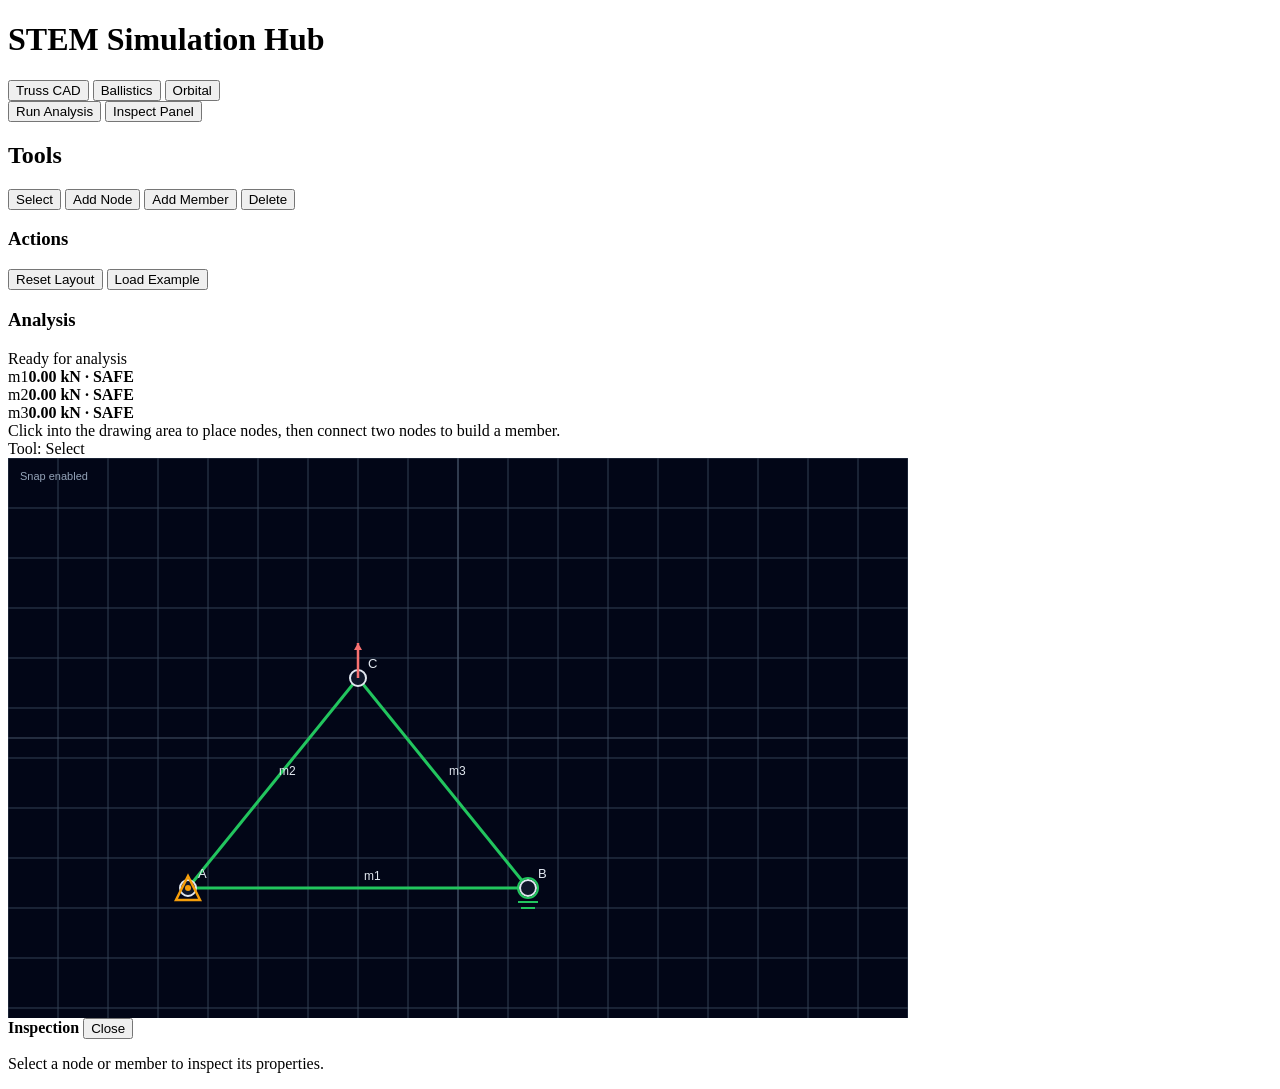
==== commit 72113516: "Fix layout canvas containers and module switching" ====
--- a/index.html
+++ b/index.html
@@ -50,12 +50,22 @@
       </aside>
 
       <main class="canvas-area" aria-label="Interactive simulation workspace">
+        <!-- Canvas Toolbar (Shared / Contextual) -->
         <div class="canvas-toolbar">
-          <div class="hint">Click into the drawing area to place nodes, then connect two nodes to build a member.</div>
-          <div class="tag" id="toolIndicator">Tool: Select</div>
+          <div class="hint" id="workspaceHint">Click into the drawing area to place nodes, then connect two nodes to build a member.</div>
+          <div class="tag" id="toolIndicator">Module: Truss CAD</div>
         </div>
+        
+        <!-- Canvas Wrap containing all three canvases -->
         <div class="canvas-wrap">
-          <canvas id="trussCanvas" width="900" height="560"></canvas>
+          <!-- Truss Canvas -->
+          <canvas id="trussCanvas" width="900" height="560" class="sim-canvas"></canvas>
+          
+          <!-- Ballistics Canvas (Hidden by default) -->
+          <canvas id="projectileCanvas" width="900" height="560" class="sim-canvas" style="display: none;"></canvas>
+          
+          <!-- Orbital Canvas (Hidden by default) -->
+          <canvas id="orbitalCanvas" width="900" height="560" class="sim-canvas" style="display: none;"></canvas>
         </div>
       </main>
 
@@ -71,4 +81,4 @@
 
   <script type="module" src="js/app.js"></script>
 </body>
-</html>
+</html>
--- a/css/styles.css
+++ b/css/styles.css
@@ -1,543 +1,14 @@
-:root {
-  color-scheme: dark;
-  --cad-bg-dark: #020617;
-  --cad-bg-mid: #0f172a;
-  --panel-bg: rgba(15, 23, 42, 0.96);
-  --panel-bg-strong: rgba(15, 23, 42, 0.98);
-  --panel-surface: rgba(30, 41, 59, 0.9);
-  --panel-surface-alt: rgba(15, 23, 42, 0.72);
-  --panel-border: rgba(51, 65, 85, 0.78);
-  --accent-cyber-blue: #38bdf8;
-  --accent-bright-blue: #0ea5e9;
-  --accent-amber: #f59e0b;
-  --danger-neon-red: #f43f5e;
-  --danger-soft-red: #f87171;
-  --safe-green: #22c55e;
-  --safe-green-soft: #4ade80;
-  --text-primary: #e2e8f0;
-  --text-secondary: #94a3b8;
-  --shadow-strong: rgba(2, 6, 23, 0.55);
-  --focus-ring: rgba(56, 189, 248, 0.3);
-  --radius-lg: 1rem;
-  --radius-md: 0.8rem;
-  --transition: 220ms cubic-bezier(0.22, 1, 0.36, 1);
+.canvas-wrap {
+  position: relative;
+  width: 900px;
+  height: 560px;
+  background: #090d16; /* matching your dark background */
 }
 
-*,
-*::before,
-*::after {
-  box-sizing: border-box;
-}
-
-html {
-  color-scheme: dark;
-  scroll-behavior: smooth;
-}
-
-body {
-  margin: 0;
-  min-height: 100vh;
-  overflow: hidden;
-  font-family: Inter, "Segoe UI", Roboto, Arial, sans-serif;
-  background: radial-gradient(circle at top left, rgba(56, 189, 248, 0.14), transparent 30%),
-    linear-gradient(135deg, var(--cad-bg-dark), var(--cad-bg-mid) 70%, #111827);
-  color: var(--text-primary);
-}
-
-body::before {
-  content: "";
-  position: fixed;
-  inset: 0;
-  pointer-events: none;
-  background: linear-gradient(120deg, transparent 0%, rgba(255, 255, 255, 0.035) 50%, transparent 100%);
-  mix-blend-mode: screen;
-}
-
-button,
-input,
-select,
-textarea {
-  font: inherit;
-  color: inherit;
-}
-
-button {
-  border: 1px solid var(--panel-border);
-  background: linear-gradient(180deg, rgba(15, 23, 42, 0.92), rgba(2, 6, 23, 0.74));
-  color: var(--text-primary);
-  cursor: pointer;
-  appearance: none;
-  padding: 0.65rem 0.9rem;
-  border-radius: 0.7rem;
-  letter-spacing: 0.01em;
-  transition: transform var(--transition), border-color var(--transition), box-shadow var(--transition), color var(--transition), background var(--transition);
-}
-
-button:hover {
-  transform: translateY(-1px);
-  border-color: var(--accent-cyber-blue);
-  color: var(--accent-cyber-blue);
-  box-shadow: 0 0 0 1px rgba(56, 189, 248, 0.16), 0 0 20px rgba(56, 189, 248, 0.24);
-}
-
-button:focus-visible,
-input:focus-visible,
-select:focus-visible,
-textarea:focus-visible {
-  outline: none;
-  border-color: var(--accent-cyber-blue);
-  box-shadow: 0 0 0 2px var(--focus-ring), 0 0 18px rgba(56, 189, 248, 0.2);
-}
-
-button:disabled,
-.tool-btn:disabled,
-.action-btn:disabled,
-.layout-control:disabled,
-.layout-control.is-disabled {
-  opacity: 0.58;
-  cursor: not-allowed;
-  transform: none;
-  box-shadow: none;
-  filter: grayscale(0.25);
-}
-
-img,
-svg {
-  display: block;
-  max-width: 100%;
-}
-
-::selection {
-  background: rgba(56, 189, 248, 0.3);
-  color: var(--text-primary);
-}
-
-::-webkit-scrollbar {
-  width: 10px;
-  height: 10px;
-}
-
-::-webkit-scrollbar-track {
-  background: rgba(2, 6, 23, 0.56);
-}
-
-::-webkit-scrollbar-thumb {
-  border-radius: 999px;
-  border: 2px solid transparent;
-  background-clip: padding-box;
-  background: linear-gradient(180deg, rgba(56, 189, 248, 0.32), rgba(56, 189, 248, 0.12));
-}
-
-::-webkit-scrollbar-thumb:hover {
-  background: linear-gradient(180deg, rgba(56, 189, 248, 0.45), rgba(56, 189, 248, 0.2));
-}
-
-.app-shell {
-  display: flex;
-  flex-direction: column;
-  height: 100vh;
-  min-height: 100vh;
-  overflow: hidden;
-  background: linear-gradient(180deg, rgba(2, 6, 23, 0.25), rgba(2, 6, 23, 0.08));
-}
-
-.topbar {
-  display: flex;
-  align-items: center;
-  justify-content: space-between;
-  gap: 0.75rem;
-  padding: 0.9rem 1rem;
-  background: rgba(15, 23, 42, 0.96);
-  border-bottom: 1px solid var(--panel-border);
-  box-shadow: 0 10px 32px var(--shadow-strong);
-  backdrop-filter: blur(18px);
-}
-
-.topbar h1 {
-  margin: 0;
-  font-size: 0.98rem;
-  font-weight: 700;
-  letter-spacing: 0.16em;
-  text-transform: uppercase;
-  color: var(--text-primary);
-  display: flex;
-  align-items: center;
-  gap: 0.6rem;
-}
-
-.topbar h1::before {
-  content: "";
-  width: 0.72rem;
-  height: 0.72rem;
-  border-radius: 50%;
-  background: linear-gradient(135deg, var(--accent-cyber-blue), var(--accent-bright-blue));
-  box-shadow: 0 0 14px rgba(56, 189, 248, 0.45);
-}
-
-.topbar-actions {
-  display: flex;
-  flex-wrap: wrap;
-  align-items: center;
-  gap: 0.6rem;
-}
-
-.primary-btn {
-  font-weight: 700;
-  color: #07111d;
-  border-color: transparent;
-  background: linear-gradient(135deg, var(--accent-cyber-blue), var(--accent-bright-blue));
-  box-shadow: 0 0 0 1px rgba(56, 189, 248, 0.18), 0 0 18px rgba(56, 189, 248, 0.24);
-}
-
-.primary-btn:hover {
-  color: #07111d;
-  box-shadow: 0 0 0 1px rgba(56, 189, 248, 0.22), 0 0 24px rgba(56, 189, 248, 0.34);
-}
-
-.workspace {
-  position: relative;
-  flex: 1;
-  min-height: 0;
-  display: grid;
-  grid-template-columns: minmax(240px, 280px) minmax(0, 1fr);
-  overflow: hidden;
-}
-
-.left-sidebar {
-  display: flex;
-  flex-direction: column;
-  gap: 1rem;
-  padding: 1rem;
-  background: linear-gradient(180deg, rgba(15, 23, 42, 0.97), rgba(2, 6, 23, 0.86));
-  border-right: 1px solid var(--panel-border);
-  overflow-y: auto;
-  backdrop-filter: blur(20px);
-}
-
-.panel-card,
-.sim-card,
-.sim-panel {
-  background: linear-gradient(180deg, var(--panel-surface), rgba(15, 23, 42, 0.74));
-  border: 1px solid var(--panel-border);
-  border-radius: var(--radius-md);
-  padding: 0.85rem;
-  box-shadow: inset 0 1px 0 rgba(255, 255, 255, 0.04);
-}
-
-.panel-card h2,
-.panel-card h3,
-.inspect-header strong,
-.sim-section-title {
-  margin: 0 0 0.7rem;
-  font-size: 0.78rem;
-  letter-spacing: 0.22em;
-  text-transform: uppercase;
-  color: var(--text-secondary);
-}
-
-.tool-grid {
-  display: grid;
-  grid-template-columns: repeat(2, minmax(0, 1fr));
-  gap: 0.55rem;
-}
-
-.tool-btn,
-.action-btn,
-.layout-control {
-  padding: 0.65rem 0.8rem;
-  border-radius: 0.65rem;
-  border: 1px solid var(--panel-border);
-  background: linear-gradient(180deg, rgba(30, 41, 59, 0.8), rgba(15, 23, 42, 0.78));
-  color: var(--text-primary);
-  transition: transform var(--transition), border-color var(--transition), box-shadow var(--transition), color var(--transition), background var(--transition);
-}
-
-.tool-btn:hover,
-.action-btn:hover,
-.layout-control:hover {
-  transform: translateY(-1px);
-  border-color: var(--accent-cyber-blue);
-  box-shadow: 0 0 0 1px rgba(56, 189, 248, 0.16), 0 0 20px rgba(56, 189, 248, 0.2);
-  color: var(--accent-cyber-blue);
-}
-
-.tool-btn.active {
-  background: linear-gradient(135deg, rgba(56, 189, 248, 0.22), rgba(56, 189, 248, 0.12));
-  border-color: rgba(56, 189, 248, 0.3);
-  color: var(--accent-cyber-blue);
-  box-shadow: inset 0 0 0 1px rgba(56, 189, 248, 0.14), 0 0 18px rgba(56, 189, 248, 0.18);
-}
-
-.canvas-area {
-  position: relative;
-  display: grid;
-  grid-template-rows: auto minmax(0, 1fr);
-  min-width: 0;
-  min-height: 0;
-  background: radial-gradient(circle at top left, rgba(56, 189, 248, 0.14), transparent 40%),
-    linear-gradient(180deg, rgba(2, 6, 23, 0.88), rgba(2, 6, 23, 0.98));
-}
-
-.canvas-toolbar {
-  display: flex;
-  align-items: center;
-  justify-content: space-between;
-  gap: 0.8rem;
-  padding: 0.8rem 1rem;
-  border-bottom: 1px solid var(--panel-border);
-  background: rgba(15, 23, 42, 0.8);
-  backdrop-filter: blur(14px);
-}
-
-.hint {
-  color: var(--text-secondary);
-  font-size: 0.92rem;
-  line-height: 1.4;
-}
-
-.tag,
-.sim-pill {
-  display: inline-flex;
-  align-items: center;
-  gap: 0.4rem;
-  padding: 0.4rem 0.65rem;
-  border-radius: 999px;
-  border: 1px solid rgba(56, 189, 248, 0.22);
-  background: rgba(56, 189, 248, 0.14);
-  color: var(--accent-cyber-blue);
-  font-size: 0.76rem;
-  text-transform: uppercase;
-  letter-spacing: 0.16em;
-}
-
-.canvas-wrap {
-  display: flex;
-  align-items: center;
-  justify-content: center;
-  padding: 1rem;
-  overflow: auto;
-  min-height: 0;
-  background: linear-gradient(180deg, rgba(2, 6, 23, 0.75), rgba(2, 6, 23, 0.96));
-}
-
-.canvas-wrap svg {
-  width: min(100%, 980px);
-  height: auto;
-  min-height: 560px;
-  border: 1px solid var(--panel-border);
-  border-radius: var(--radius-lg);
-  background: linear-gradient(180deg, rgba(15, 23, 42, 0.95), rgba(2, 6, 23, 0.96));
-  box-shadow: inset 0 0 0 1px rgba(255, 255, 255, 0.03), 0 0 40px rgba(2, 6, 23, 0.3);
-}
-
-.inspect-panel {
+.sim-canvas {
   position: absolute;
   top: 0;
-  right: 0;
-  width: min(360px, 36vw);
+  left: 0;
+  width: 100%;
   height: 100%;
-  display: flex;
-  flex-direction: column;
-  background: linear-gradient(180deg, rgba(15, 23, 42, 0.99), rgba(2, 6, 23, 0.95));
-  border-left: 1px solid var(--panel-border);
-  box-shadow: -18px 0 44px rgba(2, 6, 23, 0.52);
-  transform: translateX(102%);
-  transition: transform var(--transition), box-shadow var(--transition);
-  z-index: 20;
-  backdrop-filter: blur(20px);
-}
-
-.inspect-panel.open {
-  transform: translateX(0);
-}
-
-.inspect-header {
-  display: flex;
-  align-items: center;
-  justify-content: space-between;
-  gap: 0.75rem;
-  padding: 1rem;
-  border-bottom: 1px solid var(--panel-border);
-  background: rgba(15, 23, 42, 0.68);
-}
-
-.inspect-content {
-  display: flex;
-  flex-direction: column;
-  gap: 0.75rem;
-  padding: 1rem;
-  overflow-y: auto;
-}
-
-.inspect-content > * {
-  animation: inspectorFlyIn 240ms var(--transition) both;
-}
-
-.inspect-content label {
-  display: flex;
-  flex-direction: column;
-  gap: 0.4rem;
-  font-size: 0.84rem;
-  color: var(--text-secondary);
-}
-
-.inspect-content input,
-.inspect-content select {
-  width: 100%;
-  border: 1px solid var(--panel-border);
-  border-radius: 0.6rem;
-  padding: 0.6rem 0.7rem;
-  background: rgba(15, 23, 42, 0.74);
-  color: var(--text-primary);
-  transition: border-color var(--transition), box-shadow var(--transition);
-}
-
-.empty-state {
-  margin: 0;
-  color: var(--text-secondary);
-  line-height: 1.6;
-  font-size: 0.95rem;
-}
-
-.stat-list {
-  display: grid;
-  gap: 0.5rem;
-}
-
-.stat-item {
-  display: flex;
-  align-items: center;
-  justify-content: space-between;
-  gap: 0.75rem;
-  padding: 0.65rem 0.75rem;
-  border-radius: 0.65rem;
-  background: rgba(15, 23, 42, 0.72);
-  border: 1px solid rgba(255, 255, 255, 0.06);
-  font-size: 0.92rem;
-}
-
-.stat-item strong {
-  color: var(--accent-cyber-blue);
-  font-size: 0.9rem;
-}
-
-.sim-toolbar {
-  display: flex;
-  flex-wrap: wrap;
-  align-items: center;
-  justify-content: space-between;
-  gap: 0.6rem;
-  padding: 0.3rem 0 0.65rem;
-}
-
-.sim-field {
-  display: flex;
-  flex-direction: column;
-  gap: 0.36rem;
-}
-
-.sim-field input,
-.sim-field select {
-  width: 100%;
-  padding: 0.56rem 0.7rem;
-  border: 1px solid var(--panel-border);
-  border-radius: 0.6rem;
-  background: rgba(15, 23, 42, 0.72);
-  color: var(--text-primary);
-}
-
-.sim-stat-grid {
-  display: grid;
-  grid-template-columns: repeat(auto-fit, minmax(130px, 1fr));
-  gap: 0.5rem;
-}
-
-.sim-stat {
-  padding: 0.6rem 0.7rem;
-  border-radius: 0.65rem;
-  border: 1px solid rgba(255, 255, 255, 0.06);
-  background: rgba(15, 23, 42, 0.7);
-}
-
-.sim-stat strong {
-  display: block;
-  color: var(--accent-cyber-blue);
-  margin-top: 0.25rem;
-}
-
-@keyframes inspectorFlyIn {
-  from {
-    opacity: 0;
-    transform: translateY(8px);
-  }
-  to {
-    opacity: 1;
-    transform: translateY(0);
-  }
-}
-
-@media (max-width: 1024px) {
-  .workspace {
-    grid-template-columns: minmax(220px, 260px) minmax(0, 1fr);
-  }
-
-  .inspect-panel {
-    width: min(360px, 42vw);
-  }
-}
-
-@media (max-width: 768px) {
-  body {
-    overflow: auto;
-  }
-
-  .app-shell {
-    height: auto;
-    min-height: 100vh;
-  }
-
-  .topbar {
-    flex-direction: column;
-    align-items: flex-start;
-  }
-
-  .workspace {
-    grid-template-columns: 1fr;
-    display: flex;
-    flex-direction: column;
-  }
-
-  .left-sidebar {
-    order: 2;
-    border-right: none;
-    border-top: 1px solid var(--panel-border);
-    max-height: 42vh;
-  }
-
-  .canvas-toolbar {
-    flex-direction: column;
-    align-items: flex-start;
-  }
-
-  .canvas-wrap {
-    padding: 0.7rem;
-  }
-
-  .inspect-panel {
-    width: 100%;
-    left: 0;
-    border-left: none;
-    border-top: 1px solid var(--panel-border);
-  }
-}
-
-@media (prefers-reduced-motion: reduce) {
-  *,
-  *::before,
-  *::after {
-    animation-duration: 0.01ms !important;
-    animation-iteration-count: 1 !important;
-    transition-duration: 0.01ms !important;
-    scroll-behavior: auto !important;
-  }
-}
+}
